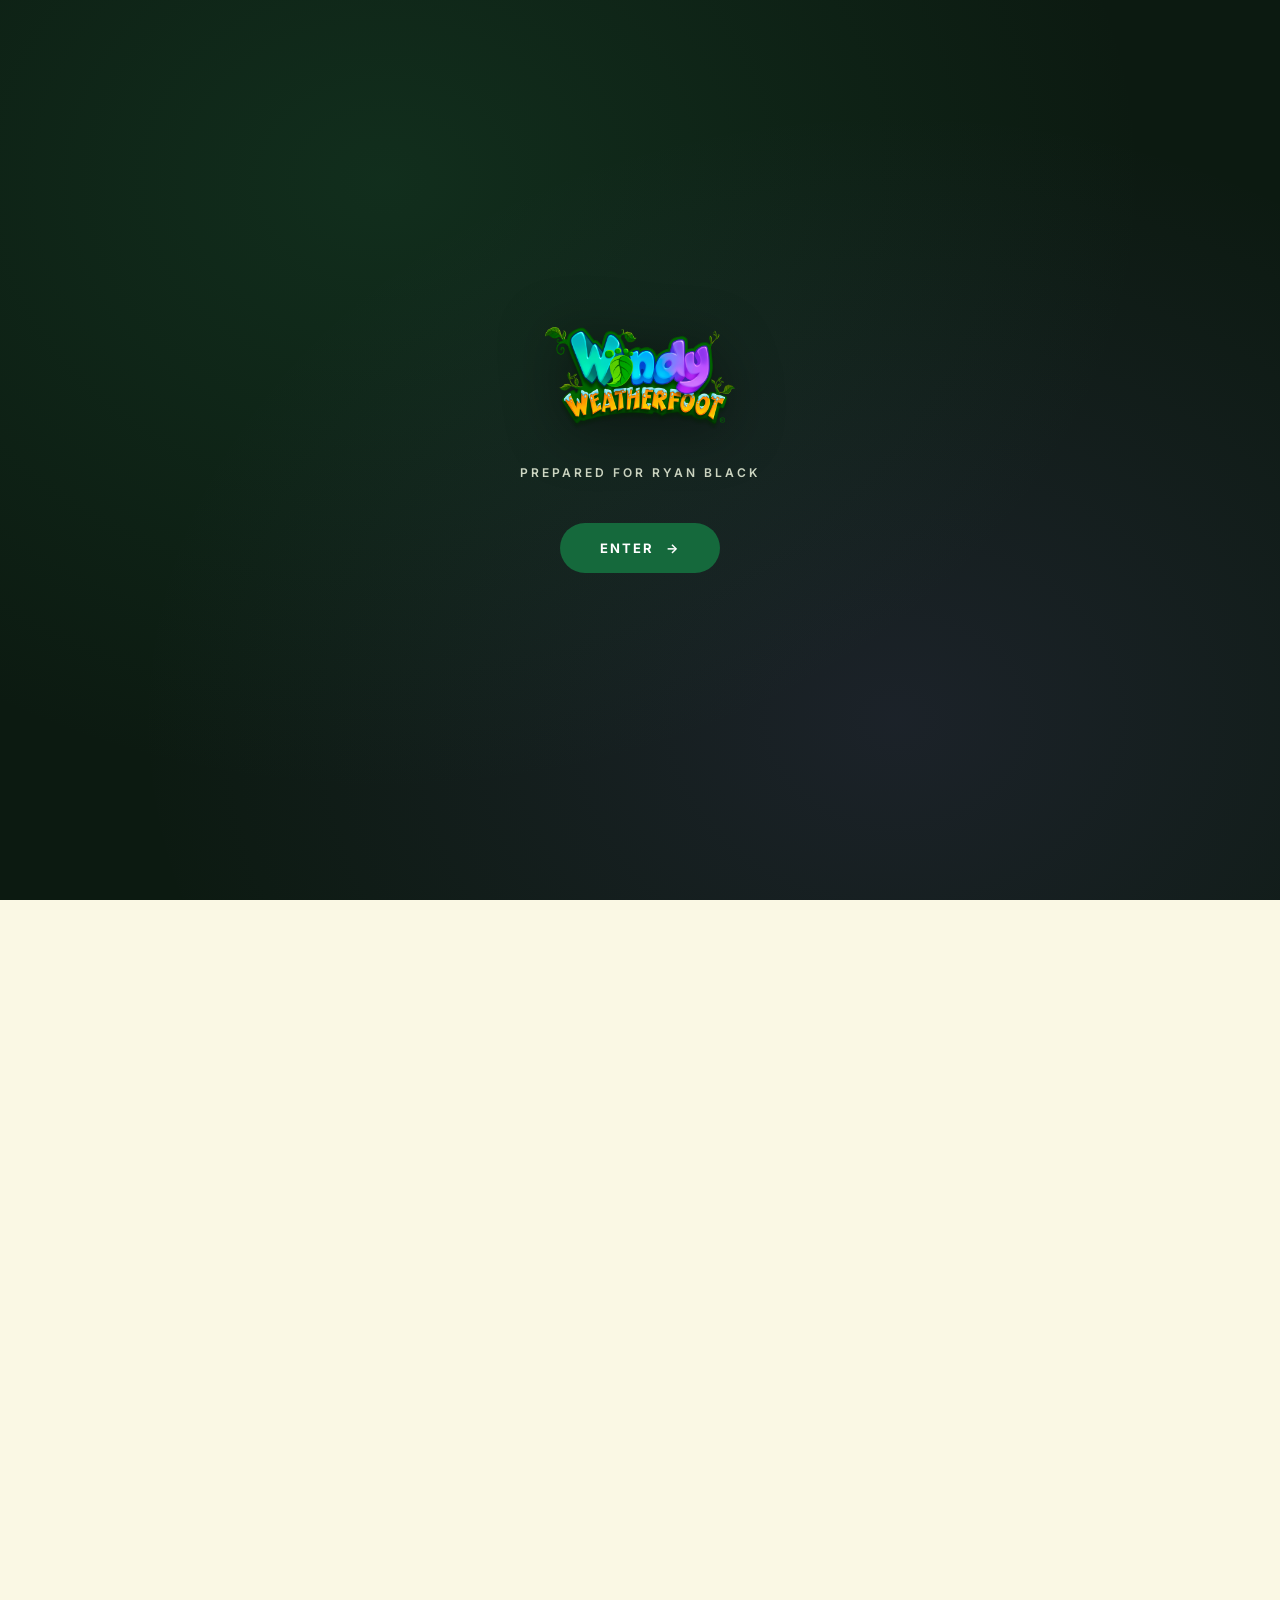
==== index.html @ e3240ab0 "50/50 payment split protects contractor (v=68) Jacob pushed back on "paid at end of four weeks" - co" ====
<!DOCTYPE html>
<html lang="en">
<head>
  <meta charset="UTF-8" />
  <meta name="viewport" content="width=device-width, initial-scale=1.0" />
  <meta name="robots" content="noindex, nofollow" />
  <title>Windy Weatherfoot, expanded</title>
  <meta property="og:type" content="website" />
  <meta property="og:url" content="https://jacogilliam-ai.github.io/windy-read/" />
  <meta property="og:title" content="Windy Weatherfoot, expanded" />
  <meta property="og:description" content="A franchise-expansion roadmap. Prepared for Ryan Black." />
  <meta property="og:image" content="https://jacogilliam-ai.github.io/windy-read/images/hero-cottage-moon.jpg" />
  <meta property="og:image:width" content="2322" />
  <meta property="og:image:height" content="1320" />
  <meta name="twitter:card" content="summary_large_image" />
  <meta name="twitter:title" content="Windy Weatherfoot, expanded" />
  <meta name="twitter:description" content="A franchise-expansion roadmap. Prepared for Ryan Black." />
  <meta name="twitter:image" content="https://jacogilliam-ai.github.io/windy-read/images/hero-cottage-moon.jpg" />
  <link rel="preconnect" href="https://fonts.googleapis.com" />
  <link rel="preconnect" href="https://fonts.gstatic.com" crossorigin />
  <link href="https://fonts.googleapis.com/css2?family=Fraunces:opsz,wght@9..144,400;9..144,500;9..144,600;9..144,700&family=Inter:wght@400;500;600;700&display=swap" rel="stylesheet" />
  <link rel="stylesheet" href="styles.css?v=68" />
</head>
<body>

  <!-- INTRO SPLASH -->
  <div id="gate" class="gate">
    <div class="gate-inner">
      <img src="images/logo.webp" alt="Windy Weatherfoot" class="gate-logo" />
      <p class="gate-eyebrow">Prepared for Ryan Black</p>
      <button id="gate-enter" class="gate-enter" type="button">Enter<span class="gate-enter-arrow" aria-hidden="true">→</span></button>
    </div>
  </div>

  <!-- MAIN CONTENT -->
  <main id="site" class="site hidden" aria-hidden="true">

    <!-- NAV -->
    <nav class="nav">
      <img src="images/logo.webp" alt="Windy Weatherfoot" class="nav-logo" />
      <div class="nav-links">
        <a href="#machine">The Machine</a>
        <a href="#plan">The Plan</a>
        <a href="#ask">The Ask</a>
      </div>
    </nav>

    <!-- HERO -->
    <section class="hero">
      <div class="hero-bg" style="background-image: url('images/hero-cottage-moon.jpg');"></div>
      <div class="hero-overlay"></div>
      <div class="hero-inner">
        <p class="hero-eyebrow">Prepared for Ryan Black</p>
        <h1 class="hero-title">Windy Weatherfoot,<br /><em>expanded.</em></h1>
        <p class="hero-sub">How the show becomes a franchise. How every piece feeds the next.</p>
        <div class="hero-cta">
          <a href="#plan" class="btn">See the plan</a>
        </div>
      </div>
    </section>

    <!-- TL;DR -->
    <section id="tldr" class="section section-cream">
      <div class="container container-narrow">
        <p class="eyebrow">In one look</p>
        <div class="tldr-grid">
          <div class="tldr-row">
            <p class="tldr-label">The work</p>
            <p class="tldr-value">Site fixes, email flows, blog rebuild, character pages, activity funnels.</p>
          </div>
          <div class="tldr-row">
            <p class="tldr-label">The scope</p>
            <p class="tldr-value">Three-month contract, invoiced monthly.</p>
          </div>
          <div class="tldr-row">
            <p class="tldr-label">The ask</p>
            <p class="tldr-value">Fifteen minutes on a call.</p>
          </div>
        </div>
      </div>
    </section>

    <!-- THE READ -->
    <section class="section section-forest">
      <div class="container container-narrow center-head">
        <p class="eyebrow eyebrow-light">The read</p>
        <h2 class="display-1 display-light">The reach is here. The revenue path isn't.</h2>
        <p class="body-lg body-light">58,800 YouTube subscribers. 5,000 on TikTok. Roblox launched. The audience showed up. Most of them watch and leave. There's no path from the view to the cart, no product that keeps a kid coming back, no engine that compounds what you've already built.</p>
        <p class="body-lg body-light">Social is doing the marketing right now, and it's working. What the four weeks build is what happens after: a real email list, a site that converts, funnels that turn a first-time visitor into a subscriber, then a subscriber into a buyer. Cold audience becomes warm pipeline. Sales grow after the pipeline exists, not before.</p>
        <p class="body-lg body-light">What follows is that path. Four weeks to prove the funnel, years to build the franchise, laid out as if I started tomorrow.</p>
      </div>
    </section>

    <!-- READ 01: THE CHARACTER READ -->
    <section class="section section-forest">
      <div class="split split-reverse">
        <figure class="split-media">
          <img src="images/windy-butterfly.jpg" alt="Windy" loading="lazy" />
        </figure>
        <div class="split-body">
          <p class="eyebrow eyebrow-light">The character read</p>
          <h2 class="display-1 display-light">She talks to camera. That's rare, and it's a channel.</h2>
          <p class="body-lg body-light">Most kids' IP characters live inside the story. Windy talks straight to the camera. Nothing else in kids' IP does that.</p>
          <p class="body-lg body-light">Kids trust her. Parents watch that trust form and start trusting her too. That's why she can carry a product drop, a welcome email, a Roblox reveal. She's the voice a parent is willing to hear from at checkout, in the inbox, on the subscription page. She's not a mascot. She's the trusted narrator, and the channel is already built into the show.</p>
          <p class="body-lg body-light">The footprint on her vest is already the mark. Put it on every tee, every box, and every unlock screen, and one character carries a whole wardrobe.</p>
        </div>
      </div>
    </section>

    <!-- READ 02: THE SITE READ -->
    <section class="section section-cream">
      <div class="container center-head">
        <p class="eyebrow">The site read</p>
        <h2 class="display-1">Three things I'd fix first.</h2>
        <p class="lead">Looked at windyweatherfoot.com from an outside perspective. Three things that would move numbers before anything on the plan below ever ships.</p>
      </div>

      <div class="audit-list">
        <article class="audit-item">
          <p class="audit-num">01</p>
          <div class="audit-body">
            <h3>Your Pledge CTA dead-ends.</h3>
            <p>The "Download the Pledge PDF" button on your homepage links to /collections/all. Not a PDF, not gated, not the pledge product page. It sits on your most trafficked page under an unmissable heading, and every visitor who clicks it lands on a generic product grid. One link fix, and the same button starts capturing emails instead of leaking them.</p>
          </div>
        </article>

        <article class="audit-item">
          <p class="audit-num">02</p>
          <div class="audit-body">
            <h3>Your character discovery is invisible to the internet.</h3>
            <p>Seven characters, one carousel URL, seven "Shop [Name]'s Items" buttons that reload the same page. Meanwhile all seven character collections already exist at their own URLs, they just aren't wired up. No character data for search engines either, so Google and AI answers have no anchor for "who is Windy Weatherfoot" queries. Wire the buttons, build a real page for each character, add character data for search. Biggest single search opportunity on the site sitting unclaimed.</p>
          </div>
        </article>

        <article class="audit-item">
          <p class="audit-num">03</p>
          <div class="audit-body">
            <h3>Your post-purchase experience isn't on-brand.</h3>
            <p>Every customer who buys your product gets kicked into the default Shopify Account and Orders pages. No Weatherfoot header, no logo, no colors, no styling. The word "Weatherfoot" appears once at the top and that's the extent of the branding. They just handed you money, and the first thing they see is a screen that could belong to any online store on the internet. Fixable through Shopify customer account extensions or theme customization.</p>
          </div>
        </article>
      </div>

      <div class="audit-live-test">
        <p class="audit-live-eyebrow"><em>And one thing I tested myself.</em></p>
        <h3 class="audit-live-title">Your email list captures. It just doesn't route anywhere.</h3>
        <p class="audit-live-body">I subscribed to your homepage list on July 10. Since then: zero welcome email, zero product tease, zero follow-up. The signups are landing in the default Shopify customer list, and no email platform (Klaviyo, Mailchimp, anything comparable) is connected on the back end. So there's no welcome sequence, no segmentation, no automation, and no way to speak to a subscriber differently from a buyer. Every warm lead you're paying to acquire is sitting in a plain contact list, cooling.</p>
      </div>

      <div class="audit-more">
        <a href="audit.html" class="btn-audit">Read the full audit<span class="btn-audit-arrow" aria-hidden="true">→</span></a>
        <p class="audit-more-caption">Forty findings across nine categories, page by page.</p>
      </div>
    </section>

    <!-- WHY NOW -->
    <section id="whynow" class="section section-forest">
      <div class="container container-narrow center-head">
        <p class="eyebrow eyebrow-light">Why now</p>
        <h2 class="display-1 display-light">The window is open.</h2>
        <p class="body-lg body-light">Kids' IP is going through a consolidation window. Bluey demonstrated the ceiling. Slumberkins and Little Passports proved the middle. The gap between them, character-driven and preservation-minded, is empty right now.</p>
        <p class="body-lg body-light">Windy Weatherfoot has the material for it. The next twelve months decide whether another IP fills the space first.</p>
      </div>
    </section>

    <!-- THE PRODUCTS -->
    <section class="section section-cream">
      <div class="container center-head">
        <p class="eyebrow">The products</p>
        <h2 class="display-1">Things kids collect, repeat, and unlock.</h2>
        <p class="lead">The lucky purple comb and the pledge box came from moments in the show. The instinct was right. Kids ask for what a character used. Plush, bag charms, the vest, and character apparel are the next of that kind.</p>
        <p class="body-lg" style="text-align: center; max-width: 62ch; margin: 20px auto 0; font-style: italic; color: var(--ink-muted);">This is the Year 1 to 3 vision, not the 30-day scope. The four-week starter is site plus email. Everything below is what gets built once the first four weeks have earned it.</p>
      </div>

      <!-- Lead feature: bag charms -->
      <div class="prod-feature">
        <figure class="prod-feature-media">
          <span class="prod-render-tag">Concept render</span>
          <img src="images/charms-backpack.jpg" alt="Chip, Carrot, and Chit Chat bag charms clipped to a backpack" loading="lazy" width="1288" height="1600" />
        </figure>
        <div class="prod-feature-body">
          <p class="prod-kicker">Collect</p>
          <h3>Blind-box bag charms</h3>
          <p>Clip-on characters that ride to school and back. A surprise in every pack, a full cast to chase, and the whole thing lives where kids show each other what they love: the backpack strap.</p>
          <p>Wave one ships as soft plush charms in Q2, same factory profile as the plush line. Wave two upgrades to vinyl blind-box figurines once volume justifies the tooling. The reason a kid asks for the next one.</p>
        </div>
      </div>

      <!-- Rendered product line -->
      <div class="prod-showcase">
        <figure class="prod-card">
          <div class="prod-card-media">
            <span class="prod-render-tag">Concept render</span>
            <img src="images/plush-duo.jpg" alt="Chip and Carrot plush toys" loading="lazy" width="1300" height="1632" />
          </div>
          <figcaption>
            <p class="prod-kicker">Collect</p>
            <h3>The plush line</h3>
            <p>Chip and Carrot first, then the whole cast. Full sizes, seasonal variants, and minis made for backpacks.</p>
          </figcaption>
        </figure>

        <figure class="prod-card">
          <div class="prod-card-media">
            <span class="prod-render-tag">Concept render</span>
            <img src="images/tee-chip.jpg" alt="Kids tee with a hand-drawn Chip and the footprint mark" loading="lazy" width="1288" height="1600" />
          </div>
          <figcaption>
            <p class="prod-kicker">Collect</p>
            <h3>Kids apparel</h3>
            <p>The footprint as a uniform, sized for real kids, with a small parent matching capsule made for photos.</p>
          </figcaption>
        </figure>

        <figure class="prod-card">
          <div class="prod-card-media">
            <span class="prod-render-tag">Concept render</span>
            <img src="images/book-cover.jpg" alt="Windy Weatherfoot board book cover" loading="lazy" width="1600" height="1600" />
          </div>
          <figcaption>
            <p class="prod-kicker">Collect</p>
            <h3>The book &amp; activity ladder</h3>
            <p>Coloring books, sticker books, sing-along picture books, board books, early readers. Coloring and activity books ship first in Year 1. Board books via licensed partner later in Year 1. Chapter books need a publisher deal in Year 2. Your existing Weatherfoot Pledge, Pack Song, and Butterfly Maze are the first PDFs onto a shelf.</p>
          </figcaption>
        </figure>
      </div>

      <!-- Public market comps -->
      <section class="market" aria-label="Public market pricing benchmarks">
        <p class="eyebrow">The market</p>
        <p class="market-lead">Public retail. What kids' companies already charge for these categories.</p>
        <div class="market-grid">
          <div class="market-stat">
            <p class="market-cat">Plush</p>
            <p class="market-range">$10 to $45</p>
            <p class="market-source">$10 blind-box minis, $25 to $45 character plush. Squishmallows and Slumberkins. Collector tier goes higher but isn't the volume driver.</p>
          </div>
          <div class="market-stat">
            <p class="market-cat">Monthly box</p>
            <p class="market-range">$22 to $40</p>
            <p class="market-source">KiwiCo and Little Passports sit here. Lovevery reaches higher for the premium learning tier.</p>
          </div>
          <div class="market-stat">
            <p class="market-cat">Kids apparel</p>
            <p class="market-range">$22 to $40</p>
            <p class="market-source">Character tees at $22 to $32. Hoodies and sets stretch the ceiling. Bluey and CoComelon retail comps.</p>
          </div>
          <div class="market-stat">
            <p class="market-cat">Books &amp; activities</p>
            <p class="market-range">$6 to $18</p>
            <p class="market-source">Coloring and sticker books at $6 to $12. Board books $8 to $15. Early readers $12 to $18. Scholastic and Penguin.</p>
          </div>
        </div>
        <p class="market-fine">Public retail prices, not internal figures.</p>
      </section>

      <!-- The Preservation Club mechanism -->
      <article class="prod-mechanism">
        <p class="prod-kicker">Repeat</p>
        <h3>The Preservation Club</h3>
        <div class="prod-mechanism-body">
          <div class="prod-mechanism-copy">
            <p>A monthly subscription that turns Generation Preservation™ from a brand promise into something kids actually do at home. Every founding member gets a footprint vest, Windy's style or Walker's, in their size. Every month brings a new mission tied to that month's episodes, and a patch to earn.</p>
            <p>The Club opens with a welcome kit: printables, digital access, first mission. Vests ship to founding members in month four, once sizing runs are through kids' apparel production.</p>
            <p>Windy earns hers in the show. Kids earn theirs at home. Real missions parents can guide: plant something, pick up trash on a walk, help a neighbor. Finish the mission, iron the badge on. Iron-on beats velcro for durability and sew-on for effort.</p>
            <p class="prod-mechanism-close">The show writes the storyline. The club runs the game.</p>
          </div>
          <div class="prod-mechanism-visual">
            <div class="vest-pair">
              <figure class="vest-card">
                <img src="images/vest-preservation-windy.jpg" alt="The Preservation Club vest in Windy's style: pink two-tone, patches sewn on" loading="lazy" width="1600" height="1600" />
                <figcaption>Windy's</figcaption>
              </figure>
              <figure class="vest-card">
                <img src="images/vest-preservation-walker.jpg" alt="The Preservation Club vest in Walker's style: navy and rust two-tone, patches sewn on" loading="lazy" width="1600" height="1600" />
                <figcaption>Walker's</figcaption>
              </figure>
            </div>
            <div class="patch-cluster">
              <img src="images/badge-plant.png" alt="Plant patch concept render" class="patch-img" loading="lazy" />
              <img src="images/badge-help.png" alt="Help patch concept render" class="patch-img" loading="lazy" />
              <img src="images/badge-clean.png" alt="Clean patch concept render" class="patch-img" loading="lazy" />
              <img src="images/badge-share.png" alt="Share patch concept render" class="patch-img" loading="lazy" />
            </div>
            <p class="patch-caption">A patch a month, tied to that month's episodes.</p>
          </div>
        </div>
      </article>

      <!-- Revenue architecture -->
      <section class="revenue-arch" aria-label="Revenue architecture summary">
        <p class="eyebrow">Revenue architecture</p>
        <p class="revenue-lead">Four revenue types. One IP.</p>
        <div class="revenue-grid">
          <div class="revenue-col">
            <p class="revenue-cat">Owned</p>
            <p class="revenue-subcat">You make it, you sell it.</p>
            <ul>
              <li>Plush line</li>
              <li>Kids apparel</li>
              <li>Books and activity</li>
              <li>Bag charms</li>
            </ul>
          </div>
          <div class="revenue-col">
            <p class="revenue-cat">Recurring</p>
            <p class="revenue-subcat">Locked-in monthly income.</p>
            <ul>
              <li>Preservation Club (monthly subscription)</li>
              <li>Roblox game pass (in-game monthly)</li>
              <li>Founders' Ring (annual exclusives tier)</li>
            </ul>
          </div>
          <div class="revenue-col">
            <p class="revenue-cat">Royalty</p>
            <p class="revenue-subcat">Someone else pays for the play.</p>
            <ul>
              <li>Roblox unlock economy</li>
              <li>Book royalties</li>
              <li>Brand licensing (bedding, backpacks, snacks, party)</li>
            </ul>
          </div>
          <div class="revenue-col">
            <p class="revenue-cat">Creator</p>
            <p class="revenue-subcat">Other people grow the brand for you.</p>
            <ul>
              <li>Anchor partners at Ryan's World scale</li>
              <li>Vetted mid-tier creators</li>
              <li>10 to 15 percent affiliate commission</li>
              <li>Cross-IP collabs (Year 2, long deal cycle)</li>
            </ul>
          </div>
        </div>
        <p class="revenue-close">The show is the anchor. Everything else is category expansion.</p>
      </section>

      <p class="prod-note">Concept renders, made to show the direction. Final products would go through proper design and prototyping.</p>
    </section>

    <!-- THE MACHINE (flywheel) -->
    <section id="machine" class="section section-cream">
      <div class="container center-head">
        <p class="eyebrow">The machine</p>
        <h2 class="display-1">Not six products. One machine.</h2>
        <p class="lead">You've built the biggest parts: the show, the game, the creators. Right now they run on their own. Connect them, add the products, and each one makes the next one bigger.</p>
      </div>

      <div class="flywheel" id="flywheel">
        <div class="fw-stage">
          <svg class="fw-orbit" viewBox="0 0 100 100" aria-hidden="true">
            <circle class="fw-orbit-track" cx="50" cy="50" r="42" />
            <circle class="fw-orbit-sweep" cx="50" cy="50" r="42" />
          </svg>

          <div class="fw-hub">
            <svg class="fw-hub-mark" viewBox="0 0 64 72" aria-hidden="true">
              <path d="M32 20c9 0 16 8 15 20-1 9-7 16-15 16s-14-7-15-16C16 28 23 20 32 20Z" />
              <circle cx="20" cy="12" r="5" />
              <circle cx="31" cy="8" r="5.5" />
              <circle cx="42" cy="11" r="5" />
              <circle cx="49" cy="19" r="4" />
            </svg>
            <p class="fw-hub-label">One mark,<br />every piece</p>
          </div>

          <div class="fw-node fw-pos-1">
            <span class="fw-step">01</span>
            <h3>Watch</h3>
            <p>The show and Windy's camera moments build real attachment.</p>
          </div>
          <div class="fw-node fw-pos-2">
            <span class="fw-step">02</span>
            <h3>Collect</h3>
            <p>Plush, charms, and the club turn love into things kids hold.</p>
          </div>
          <div class="fw-node fw-pos-3">
            <span class="fw-step">03</span>
            <h3>Play</h3>
            <p>Every product carries a Roblox unlock into daily play.</p>
          </div>
          <div class="fw-node fw-pos-4">
            <span class="fw-step">04</span>
            <h3>Share</h3>
            <p>Family creators unbox and wear it, pulling the next wave back.</p>
          </div>
        </div>

        <div class="fw-loop" aria-hidden="true">
          <span>Watch</span> → <span>Collect</span> → <span>Play</span> → <span>Share</span> ↻ <em>repeat</em>
        </div>

        <div class="fw-engine">
          <div class="fw-engine-mark">GPC</div>
          <div>
            <h3>The engine</h3>
            <p>The footprint ties every piece together, from her vest to the unlock screen. The Generation Preservation Club is the monthly subscription that keeps all four spinning between episodes.</p>
          </div>
        </div>
      </div>

      <div class="container container-narrow center-head">
        <p class="body-lg">Each turn, more kids arrive, the fandom runs deeper, and the creator roster grows. So the next turn reaches more kids for less. A store sells once. A machine compounds.</p>
      </div>
    </section>

    <!-- FIRST 30 DAYS -->
    <section id="plan" class="section section-forest">
      <div class="container center-head">
        <p class="eyebrow eyebrow-light">First 30 days</p>
        <h2 class="display-1 display-light">Four weeks of focused site and email work.</h2>
        <p class="lead body-light">Bluey's site works because BBC drops finished animation straight onto every page. Claynosaurz does the same from their 3D pipeline. The advantage is owning the animation, and both companies already do. You already own yours: episodes, character stills, the shots where Windy talks to the camera. Your Shopify isn't pulling from any of it yet.</p>
        <p class="body-lg body-light">Four weeks of work, one flat fee. I fix the biggest thing losing you revenue (no email flows firing today), fix the biggest thing losing you search traffic (character routing, structured data, meta rewrites), and give you a measurable before-and-after. Everything gets built on a staged Shopify draft first. Nothing goes live until your team signs off.</p>
        <p class="body-lg body-light" style="margin-top: 24px; font-size: 0.95em; color: rgba(250,248,228,0.85);"><strong style="color: var(--accent-gold);">$8,500 flat.</strong> $4,250 to start, $4,250 on delivery. Both invoices net 15. If the numbers moved, we talk about what comes next. If they didn't, you keep everything I built plus the written handoff docs, and we're done. Tap any week below for the detail.</p>
      </div>

      <div class="plan-grid">
        <article class="plan-month">
          <p class="plan-label">Week 1</p>
          <p class="plan-title">Get email working.</p>
          <div class="plan-details">
            <details class="plan-detail">
              <summary>Klaviyo installed, connected to Shopify, sending domain authenticated</summary>
              <p class="plan-detail-body">Klaviyo is what kids brands at your scale actually use for email. Right now your signups land in the default Shopify contact list, which is a contact list, not a marketing tool. DNS authentication lets you send from hello@windyweatherfoot.com instead of a generic Klaviyo sender. Parents trust the branded sender more, and Gmail treats it like a real business, not a bulk marketer.</p>
            </details>
            <details class="plan-detail">
              <summary>Baseline metrics captured before anything ships</summary>
              <p class="plan-detail-body">I snapshot site conversion, list size, blog-to-cart, and product page views. That's the "before" picture. Week 4 compares it to the "after" so we can prove the work moved the numbers.</p>
            </details>
            <details class="plan-detail">
              <summary>Homepage Pledge CTA rebuilt behind email capture</summary>
              <p class="plan-detail-body">Right now the button sends people to your all-products page. Nobody who clicks gets the PDF, nobody gets on your list. I rebuild it so the button opens a form, parent enters name + email, gets the PDF delivered, and joins the welcome sequence. Same button, but now it grows your list instead of leaking traffic.</p>
            </details>
            <details class="plan-detail">
              <summary>Six activity PDFs gated behind Klaviyo forms</summary>
              <p class="plan-detail-body">You have six free downloadable PDFs (Pledge, Pack Song, Bonjour, So Epic, Butterfly Maze, Word Search). Same file. But if we gate them behind an email form, every download becomes an email signup. Your list starts building the day this ships.</p>
            </details>
            <details class="plan-detail">
              <summary>Welcome flow drafted end-to-end, tested, staged for brand review</summary>
              <p class="plan-detail-body">Five emails: character intros, Pledge delivery, first activity kit, first-order incentive, next-invite. Written in the show's voice. Wired in Klaviyo. Tested with sample subscribers. Staged for your brand team to review and approve before any real signup receives them.</p>
            </details>
          </div>
        </article>
        <article class="plan-month">
          <p class="plan-label">Week 2</p>
          <p class="plan-title">Fix what's shipped broken.</p>
          <div class="plan-details">
            <details class="plan-detail">
              <summary>Character shop buttons wired to real collections</summary>
              <p class="plan-detail-body">Your seven "Shop [Name]'s Items" buttons all reload the same carousel page. The character collections exist at their own URLs already (/collections/windy, /collections/chip, /collections/walker, etc.). They just aren't wired up. Half-day fix, biggest quick win on the site.</p>
            </details>
            <details class="plan-detail">
              <summary>Seven per-character content pages built with FictionalCharacter schema</summary>
              <p class="plan-detail-body">Right now your seven characters share one carousel URL. When someone Googles "Windy Weatherfoot character" or asks ChatGPT "who is Windy Weatherfoot," neither has anything to show. I build a real page for each character (bio, personality, favorite episode, related products) with structured data underneath so Google and AI answer engines can finally point to them. Your biggest single search opportunity.</p>
            </details>
            <details class="plan-detail">
              <summary>Shipped-broken items fixed sitewide</summary>
              <p class="plan-detail-body">Terms of Service ships with visible [NOTE TO MERCHANT] placeholder. COPPA page misspelled and content-empty. Accessibility page shows placeholder phone +1 555.555.5555. Two conflicting corporate addresses. Two conflicting phone numbers. All fixed and consolidated in Week 2. These are the small things that cost trust with parents at scale.</p>
            </details>
            <details class="plan-detail">
              <summary>Product JSON-LD on all seven product pages</summary>
              <p class="plan-detail-body">Structured data is hidden code that tells Google exactly what each page is. Without it, Google is guessing. With it, your products become eligible for Google Shopping surfacing, price + review snippets in search, and AI answer citations. Invisible work that pays back in search traffic for months.</p>
            </details>
            <details class="plan-detail">
              <summary>All work staged on Shopify draft theme until brand approves</summary>
              <p class="plan-detail-body">Your current live site keeps running exactly as it is while I work. Nothing customers see changes until your brand team publishes each batch. Think of it as building a house next door to the one you're living in.</p>
            </details>
          </div>
        </article>
        <article class="plan-month">
          <p class="plan-label">Week 3</p>
          <p class="plan-title">Rewrite the SEO.</p>
          <div class="plan-details">
            <details class="plan-detail">
              <summary>Meta titles and descriptions rewritten across the site</summary>
              <p class="plan-detail-body">The title and description Google shows in search results are what people see and click on. Most of your pages have generic or missing metadata. I rewrite them to be specific, keyword-relevant, and click-worthy. Roughly 30 pages get touched.</p>
            </details>
            <details class="plan-detail">
              <summary>Article schema on all blog posts, VideoObject schema on Watch page</summary>
              <p class="plan-detail-body">Blog posts get BlogPosting schema so they qualify for Google's rich-snippet display. The Watch page gets VideoObject schema for each embedded episode, so Google understands the show has 4+ episodes and can index them individually instead of showing "Loading..." to crawlers.</p>
            </details>
            <details class="plan-detail">
              <summary>JSON-LD extended to category and collection pages</summary>
              <p class="plan-detail-body">Every collection page gets CollectionPage schema so Google understands what each URL groups. Category pages become searchable as their own entity, not just as parents of products.</p>
            </details>
            <details class="plan-detail">
              <summary>301 redirects mapped for any URLs that changed in Week 2</summary>
              <p class="plan-detail-body">When we build new character pages or restructure content in Week 2, some URLs shift. Without redirects, Google forgets the old URLs and rankings drop. With them, Google follows the trail and all your existing SEO carries forward to the new pages.</p>
            </details>
            <details class="plan-detail">
              <summary>Sitemap resubmitted to Google Search Console</summary>
              <p class="plan-detail-body">Once everything is live, Google needs to be told. I push a fresh sitemap through Search Console so all the new pages, schema, and metadata start getting indexed within days instead of weeks.</p>
            </details>
          </div>
        </article>
        <article class="plan-month">
          <p class="plan-label">Week 4</p>
          <p class="plan-title">Measure and hand off.</p>
          <div class="plan-details">
            <details class="plan-detail">
              <summary>Site conversion delta measured against Week 1 baseline</summary>
              <p class="plan-detail-body">The "before" and "after" get compared. How much has your conversion rate moved? Which pages improved? Which need more work? Delivered as a one-page report, not a slide deck.</p>
            </details>
            <details class="plan-detail">
              <summary>Email list growth and welcome flow performance measured</summary>
              <p class="plan-detail-body">How big is the list now versus Week 1? What's the download-to-signup conversion on gated PDFs? Welcome flow open rates, click rates, first-order conversion. Which entry points bring the highest-intent subscribers?</p>
            </details>
            <details class="plan-detail">
              <summary>Written handoff docs for your team</summary>
              <p class="plan-detail-body">At the end of the four weeks, your team should be able to keep everything running without me. Plain-English guides for the Shopify theme, the Klaviyo flows, and the blog publishing setup so whoever picks it up on your end can maintain what got built.</p>
            </details>
            <details class="plan-detail">
              <summary>Conversation about what comes next</summary>
              <p class="plan-detail-body">What worked, what didn't, what to build next. Options include: character page rebuilds with show clips, post-purchase account rebranding, twice-a-week blog posting with an illustrator, seasonal email flows, a reviews platform. All optional. All priced separately. You pick what happens next, or nothing happens next and you keep the fixes.</p>
            </details>
          </div>
        </article>
      </div>

      <div class="container center-head" style="margin-top: 100px;">
        <p class="eyebrow eyebrow-light">The first flow, in draft</p>
        <h3 class="display-1 display-light" style="font-size: clamp(28px, 4vw, 44px);">Email 1: Welcome home.</h3>
        <p class="body-lg body-light" style="max-width: 62ch; margin: 24px auto 0;">A rough draft of the first welcome email using your existing brand assets. Real design would go through your brand team. Shows the pattern: a warm welcome from Windy, delivery of the Pledge, and a tease for Email 2.</p>
      </div>

      <div class="email-preview">
        <img src="images/Welcome-Email-1.jpg" alt="Welcome email mockup: dark forest hero with 'Welcome home', script banner in cream, first-person letter from Windy, Pledge PDF card with download CTA, preview strip, footer" loading="lazy" width="800" height="3888" />
      </div>

      <div class="container center-head" style="margin-top: 100px;">
        <p class="eyebrow eyebrow-light">Beyond the four weeks</p>
        <h3 class="display-1 display-light" style="font-size: clamp(28px, 4vw, 44px);">Some other ideas I've been thinking about.</h3>
        <p class="body-lg body-light" style="max-width: 62ch; margin: 24px auto 0; font-style: italic; color: rgba(250,248,228,0.75);">Not a promise, not a scoped plan. Just where my head's been on what could come after the first four weeks earn it.</p>
      </div>

      <div class="plan-grid">
        <article class="plan-month">
          <p class="plan-label">Year 1 ideas</p>
          <p class="plan-title">Compound the launch.</p>
          <ul>
            <li>Vest ships to Preservation Club members (month four)</li>
            <li>Soft plush charms wave one (Q2)</li>
            <li>Coloring and activity books self-published (Q1 to Q2)</li>
            <li>Music playlists live on Spotify Kids</li>
            <li>Blog and email flywheels running regularly</li>
            <li>New character plush drops (Windy, Walker) in Q4</li>
          </ul>
        </article>
        <article class="plan-month">
          <p class="plan-label">Year 2 ideas</p>
          <p class="plan-title">Franchise mechanics.</p>
          <ul>
            <li>Board books via licensed publisher partner</li>
            <li>Vinyl blind-box charms wave two</li>
            <li>Founders' Ring annual tier opens</li>
            <li>First cross-IP collab lands (deal started year one)</li>
            <li>Kids' apparel line expanded from the vest</li>
            <li>Seasonal drop calendar synced to the show</li>
          </ul>
        </article>
        <article class="plan-month">
          <p class="plan-label">Year 3 ideas</p>
          <p class="plan-title">Scale and license.</p>
          <ul>
            <li>Chapter book series via major publisher</li>
            <li>Brand licensing deals close (bedding, backpacks, snacks)</li>
            <li>First retail shelf pilot (specialty and indie first)</li>
            <li>Live experience or event pilot</li>
            <li>International distribution deals</li>
            <li>IP category-leader position</li>
          </ul>
        </article>
      </div>

      <div class="container container-narrow center-head">
        <p class="body-lg body-light" style="margin-top: 56px;">The four weeks show whether the funnel side even works. Everything past that hangs on that answer. If it lands, the show becomes the anchor for a franchise that runs on all four revenue types at once. If it doesn't, we go our separate ways with no hard feelings.</p>
      </div>
    </section>

    <!-- HOW WE'D WORK TOGETHER (compressed) -->
    <section id="how" class="section section-cream">
      <div class="container center-head">
        <p class="eyebrow">How we'd work together</p>
        <h2 class="display-1">One partnership, one rhythm.</h2>
        <p class="lead">The four weeks run on the same weekly routine. Here's the setup and what makes it work.</p>
      </div>

      <div class="together-grid">
        <article class="together-col">
          <p class="together-kicker">The rhythm</p>
          <ul>
            <li>Everything built on an unpublished draft. Nothing goes live until brand review approves.</li>
            <li>Weekly 30-minute standing call.</li>
            <li>Brand review: 48 hours on short content, 3 to 5 days on longer pieces.</li>
            <li>Shared Slack channel for quick questions.</li>
            <li>I move on code and technical choices. You approve brand voice, copy, and design.</li>
            <li>Full handoff documentation at the end. No lock-in.</li>
          </ul>
        </article>
        <article class="together-col">
          <p class="together-kicker">What I'd need on Day 1</p>
          <ul>
            <li>Shopify staff invitation (scoped permissions).</li>
            <li>Klaviyo authorization or account creation, admin-level access.</li>
            <li>DNS access for sending domain (hello@windyweatherfoot.com).</li>
            <li>Google Search Console and GA4 access.</li>
            <li>Show asset library: character portraits, video clips, existing PDFs.</li>
            <li>Direct working line with your brand team.</li>
            <li>The next month of episode releases and content calendar.</li>
          </ul>
        </article>
        <article class="together-col">
          <p class="together-kicker">What could slow us down</p>
          <ul>
            <li>Brand review pace stacking up.</li>
            <li>Show asset access delays.</li>
            <li>Content calendar visibility.</li>
            <li>Approvals stacking up mid-project.</li>
          </ul>
          <p class="together-note">Weekly call catches all of it early.</p>
        </article>
      </div>
    </section>

    <!-- THE ASK -->
    <section id="ask" class="section section-cream section-final">
      <div class="container container-narrow">
        <p class="eyebrow">The ask</p>
        <h2 class="display-1">Let's actually talk this time.</h2>
        <p class="body-lg">Ryan, we were on that call last year with Ron Thorne and I never brought up Windy. I had ideas, but I didn't have the full scope of what I wanted to bring to life yet.</p>
        <p class="body-lg">Jen Thorne first told me about Windy Weatherfoot, and I've thought it was a cool project since. In the meantime I built <a href="https://aurean.shop" target="_blank" rel="noopener">Aurean</a>, a sterling silver brand I launched this quarter at aurean.shop. Ran it solo: manufacturing, fulfillment, marketing, site, support. It's early. The value isn't the scale, it's that I built every piece and I know exactly what runs and where it breaks.</p>

        <figure class="ask-proof">
          <img src="images/aurean-rings.jpg" alt="Aurean rings, a sterling silver brand built by Jacob Gilliam" loading="lazy" width="800" height="1200" />
          <figcaption>Aurean. Built solo, live this quarter.</figcaption>
        </figure>

        <p class="body-lg">That's the scope I was missing. So this time I sent you what I'd actually do.</p>
        <p class="body-lg">The way I'd want to start is small. Four weeks of contract work on the site fixes and email flows first. Real numbers you can measure. If it lands, we talk about what's next. If it doesn't, you keep the fixes and we go our separate ways. If any of this sounds right, I'd take fifteen minutes to walk through it.</p>

        <div class="ask-offer">
          <p class="ask-offer-eyebrow">The offer</p>
          <p class="ask-offer-price">$8,500 flat, four weeks.</p>
          <ul class="ask-offer-list">
            <li>$4,250 to start, $4,250 on delivery. Both invoices net 15.</li>
            <li>Full handoff documentation at the end. No lock-in.</li>
          </ul>
        </div>

        <div class="ask-close">
          <p class="ask-close-line">Text or call me back whenever. I'll make the time.</p>
          <p class="ask-contact">
            <a href="mailto:jacogilliam@gmail.com">jacogilliam@gmail.com</a>
            <span class="ask-contact-sep" aria-hidden="true">·</span>
            <a href="tel:+18123433262">(812) 343-3262</a>
          </p>
        </div>
      </div>
    </section>

    <!-- FOOTER -->
    <footer class="footer">
      <p>Prepared privately for Ryan Black.</p>
      <p>Windy Weatherfoot, expanded. By Jacob Gilliam. July 2026.</p>
      <p class="footer-fine">All show imagery is © Windy Weatherfoot, used here for private discussion only.</p>
    </footer>

  </main>

  <script src="main.js?v=68"></script>
</body>
</html>
---- styles.css ----
/* =========================================================
   Weatherfoot read.
   Cinematic long-scroll for a private audience of one.
   ========================================================= */

:root {
  /* Cream-first franchise palette (Claynosaurz DNA) */
  --cream: #faf8e4;
  --cream-2: #f3efd4;
  --bg-cream: #faf8e4;        /* legacy alias */
  --bg-cream-warm: #f3efd4;   /* legacy alias */
  --bg-forest: #133a24;
  --bg-forest-warm: #17442a;
  --bg-midnight: #0c1a11;
  --bg-midnight-warm: #102316;

  --green: #15693c;
  --green-deep: #0f4e2c;
  --green-bright: #2a8a52;

  --ink: #223020;
  --ink-muted: #5e6b58;
  --ink-cream: #faf8e4;
  --ink-cream-muted: #cfd8c4;

  --accent-purple: #8b5cd6;
  --accent-coral: #f28b8b;
  --accent-gold: #d4a24a;
  --accent-teal: #6bb6a6;

  --font-display: 'Fraunces', Georgia, 'Times New Roman', serif;
  --font-body: 'Inter', -apple-system, BlinkMacSystemFont, 'Segoe UI', sans-serif;

  --section-pad-y: clamp(80px, 12vw, 160px);
  --section-pad-x: clamp(24px, 5vw, 64px);

  --container-max: 1200px;
  --container-narrow: 720px;

  --radius-sm: 8px;
  --radius-md: 20px;
  --radius-lg: 32px;
  --radius-xl: 44px;
  --radius-pill: 999px;

  --ease: cubic-bezier(0.4, 0, 0.2, 1);
}

/* Reset & base */
*, *::before, *::after { box-sizing: border-box; }
html { -webkit-text-size-adjust: 100%; scroll-behavior: smooth; }
body {
  margin: 0;
  padding: 0;
  font-family: var(--font-body);
  font-size: 17px;
  line-height: 1.65;
  color: var(--ink);
  background: var(--bg-cream);
  -webkit-font-smoothing: antialiased;
  -moz-osx-font-smoothing: grayscale;
}
img { max-width: 100%; display: block; }
figure { margin: 0; }
button { font-family: inherit; }

/* =========================================================
   PASSWORD GATE
   ========================================================= */
.gate {
  position: fixed;
  inset: 0;
  z-index: 1000;
  display: flex;
  align-items: center;
  justify-content: center;
  background: var(--bg-midnight);
  background-image:
    radial-gradient(ellipse at 30% 20%, rgba(42, 138, 82, 0.18), transparent 60%),
    radial-gradient(ellipse at 70% 80%, rgba(139, 92, 214, 0.12), transparent 60%);
  padding: 40px 24px;
  transition: opacity 0.6s var(--ease);
}
.gate.hidden {
  opacity: 0;
  pointer-events: none;
}
.gate-inner {
  max-width: 480px;
  width: 100%;
  text-align: center;
}
.gate-logo {
  width: 190px;
  margin: 0 auto 32px;
  filter: drop-shadow(0 8px 30px rgba(0, 0, 0, 0.45));
}
.gate-eyebrow {
  font-size: 12px;
  font-weight: 600;
  letter-spacing: 3px;
  text-transform: uppercase;
  color: var(--ink-cream-muted);
  margin: 0 0 40px;
}
.gate-enter {
  display: inline-flex;
  align-items: center;
  gap: 12px;
  padding: 17px 40px;
  font-family: var(--font-body);
  font-size: 13px;
  font-weight: 700;
  letter-spacing: 2px;
  text-transform: uppercase;
  background: var(--green);
  color: #fff;
  border: none;
  border-radius: var(--radius-pill);
  cursor: pointer;
  transition: background 0.25s var(--ease), transform 0.25s var(--ease);
}
.gate-enter:hover { background: var(--green-bright); transform: translateY(-2px); }
.gate-enter-arrow {
  transition: transform 0.25s var(--ease);
}
.gate-enter:hover .gate-enter-arrow { transform: translateX(4px); }

/* =========================================================
   MAIN SITE
   ========================================================= */
.site { opacity: 1; }
.site.hidden {
  opacity: 0;
  pointer-events: none;
}
.site:not(.hidden) { animation: fadeIn 0.8s var(--ease) both; }

@keyframes fadeIn {
  from { opacity: 0; transform: translateY(8px); }
  to { opacity: 1; transform: translateY(0); }
}

/* NAV */
.nav {
  position: absolute;
  top: 0;
  left: 0;
  right: 0;
  z-index: 10;
  display: flex;
  justify-content: space-between;
  align-items: center;
  padding: 26px var(--section-pad-x);
}
.nav-logo {
  height: 46px;
  filter: drop-shadow(0 2px 14px rgba(0, 0, 0, 0.35));
}
.nav-links {
  display: flex;
  gap: 34px;
  align-items: center;
}
.nav-links a {
  color: #fff;
  text-decoration: none;
  font-weight: 600;
  font-size: 15px;
  letter-spacing: 0.2px;
  opacity: 0.92;
  text-shadow: 0 1px 14px rgba(0, 0, 0, 0.45);
  transition: opacity 0.2s var(--ease);
}
.nav-links a:hover { opacity: 1; }
.nav-tag {
  font-size: 11px;
  font-weight: 600;
  letter-spacing: 2.5px;
  text-transform: uppercase;
  color: rgba(255, 255, 255, 0.8);
  text-shadow: 0 1px 14px rgba(0, 0, 0, 0.45);
}

/* Pill button component */
.btn {
  display: inline-flex;
  align-items: center;
  justify-content: center;
  gap: 10px;
  min-height: 48px;
  padding: 15px 34px;
  font-family: var(--font-body);
  font-weight: 700;
  font-size: 13px;
  letter-spacing: 1.5px;
  text-transform: uppercase;
  background: var(--green);
  color: #fff;
  border: none;
  border-radius: var(--radius-pill);
  text-decoration: none;
  cursor: pointer;
  transition: background 0.2s var(--ease), transform 0.2s var(--ease);
}
.btn:hover { background: var(--green-deep); transform: translateY(-2px); }
.btn-ghost {
  background: transparent;
  color: #fff;
  box-shadow: inset 0 0 0 2px rgba(255, 255, 255, 0.85);
}
.btn-ghost:hover { background: rgba(255, 255, 255, 0.12); }

/* HERO */
.hero {
  position: relative;
  min-height: 100vh;
  background-size: cover;
  background-position: center;
  background-repeat: no-repeat;
  display: flex;
  flex-direction: column;
  align-items: center;
  justify-content: center;
  text-align: center;
  padding: 140px var(--section-pad-x) 150px;
  overflow: hidden;
}
.hero-bg {
  position: absolute;
  inset: 0;
  background-size: cover;
  background-position: center;
  background-repeat: no-repeat;
  /* Static hero. No Ken Burns. Subtle sharpen + color boost so the shot
     pops without amplifying source softness. */
  filter: contrast(1.06) saturate(1.1);
}
.hero-overlay {
  position: absolute;
  inset: 0;
  background: linear-gradient(
    to bottom,
    rgba(8, 18, 11, 0.42) 0%,
    rgba(8, 18, 11, 0.18) 42%,
    rgba(8, 18, 11, 0.55) 100%
  );
}
.hero-inner {
  position: relative;
  z-index: 2;
  max-width: 1000px;
  color: #fff;
}
.hero-eyebrow {
  font-size: 12px;
  font-weight: 700;
  letter-spacing: 3.5px;
  text-transform: uppercase;
  color: rgba(255, 255, 255, 0.85);
  margin: 0 0 22px;
  text-shadow: 0 1px 14px rgba(0, 0, 0, 0.4);
}
.hero-title {
  font-family: var(--font-display);
  font-weight: 700;
  font-size: clamp(50px, 8.5vw, 130px);
  line-height: 0.98;
  letter-spacing: -0.025em;
  margin: 0;
  text-shadow: 0 4px 46px rgba(0, 0, 0, 0.45);
}
.hero-title em { font-style: italic; }
.hero-sub {
  font-size: clamp(17px, 1.7vw, 21px);
  line-height: 1.55;
  max-width: 620px;
  color: rgba(255, 255, 255, 0.92);
  margin: 28px auto 0;
  text-shadow: 0 2px 20px rgba(0, 0, 0, 0.35);
}
.hero-cta {
  margin-top: 40px;
  display: flex;
  gap: 16px;
  justify-content: center;
  flex-wrap: wrap;
}
/* Scalloped cream divider at hero base */
.hero-wave {
  position: absolute;
  left: 0;
  right: 0;
  bottom: -1px;
  z-index: 3;
  width: 100%;
  line-height: 0;
}
.hero-wave svg {
  display: block;
  width: 100%;
  height: clamp(44px, 6vw, 92px);
}
.hero-wave path { fill: var(--cream); }

/* =========================================================
   SECTIONS
   ========================================================= */
.section {
  padding: var(--section-pad-y) var(--section-pad-x);
  position: relative;
}
.section-cream { background: var(--bg-cream); color: var(--ink); }
.section-forest { background: var(--bg-forest); color: var(--ink-cream); }
.section-midnight { background: var(--bg-midnight); color: var(--ink-cream); }
.section-final { padding-bottom: calc(var(--section-pad-y) * 0.6); }

.container {
  max-width: var(--container-max);
  margin: 0 auto;
}
.container-narrow {
  max-width: var(--container-narrow);
  margin: 0 auto;
}

/* Typography helpers */
.eyebrow {
  font-size: 12px;
  font-weight: 700;
  letter-spacing: 3px;
  text-transform: uppercase;
  color: var(--green);
  margin: 0 0 22px;
}
.eyebrow-light { color: var(--accent-teal); }

.display-1 {
  font-family: var(--font-display);
  font-weight: 700;
  color: var(--green);
  font-size: clamp(36px, 5.5vw, 72px);
  line-height: 1.03;
  letter-spacing: -0.025em;
  margin: 0 0 32px;
}
.display-1 em { font-style: italic; font-weight: 700; }
.display-light { color: var(--ink-cream); }
.display-muted { color: var(--ink-muted); font-size: clamp(28px, 4vw, 52px); margin-bottom: 48px; }

.body-lg {
  font-size: clamp(17px, 1.4vw, 20px);
  line-height: 1.65;
  margin: 0 0 24px;
  max-width: 62ch;
}
.body-lg:last-child { margin-bottom: 0; }
.body-light { color: rgba(244, 235, 216, 0.85); }
.body-light strong { color: var(--ink-cream); }
.body-lg strong { color: var(--ink); font-weight: 600; }
.body-lg a { color: var(--accent-gold); text-decoration: underline; text-decoration-thickness: 1px; text-underline-offset: 3px; }
.body-lg a:hover { color: var(--accent-gold-hover); }

/* =========================================================
   WORLD SECTION
   ========================================================= */
.world-grid {
  display: grid;
  grid-template-columns: 1fr 1fr;
  gap: 24px;
  max-width: 1400px;
  margin: 60px auto 80px;
  padding: 0 var(--section-pad-x);
}
.world-img {
  border-radius: var(--radius-md);
  overflow: hidden;
  aspect-ratio: 16 / 10;
}
.world-img-lg {
  grid-column: 1 / -1;
  aspect-ratio: 21 / 9;
}
.world-img img {
  width: 100%;
  height: 100%;
  object-fit: cover;
}

/* =========================================================
   CAST GRID
   ========================================================= */
.cast-grid {
  display: grid;
  grid-template-columns: repeat(3, 1fr);
  gap: 20px;
  max-width: 1400px;
  margin: 60px auto 0;
  padding: 0 var(--section-pad-x);
}
.cast-card {
  position: relative;
  overflow: hidden;
  border-radius: var(--radius-md);
  aspect-ratio: 4 / 5;
  background: var(--bg-cream-warm);
}
.cast-card-hero {
  grid-column: span 2;
  aspect-ratio: 8 / 5;
}
.cast-card img {
  width: 100%;
  height: 100%;
  object-fit: cover;
  transition: transform 0.8s var(--ease);
}
.cast-card:hover img { transform: scale(1.04); }

.cast-card figcaption {
  position: absolute;
  left: 0;
  right: 0;
  bottom: 0;
  padding: 40px 28px 28px;
  color: var(--ink-cream);
  background: linear-gradient(
    to top,
    rgba(15, 20, 32, 0.92) 0%,
    rgba(15, 20, 32, 0.6) 50%,
    rgba(15, 20, 32, 0) 100%
  );
}
.cast-name {
  font-family: var(--font-display);
  font-weight: 500;
  font-size: 28px;
  margin: 0 0 6px;
  line-height: 1.1;
}
.cast-trait {
  font-size: 14px;
  line-height: 1.5;
  margin: 0;
  color: rgba(244, 235, 216, 0.85);
}

/* =========================================================
   FIGURE FULL (edge-to-edge image reveal)
   ========================================================= */
.figure-full {
  margin: 60px calc(-1 * var(--section-pad-x)) 60px;
  overflow: hidden;
}
.figure-full img {
  width: 100%;
  height: auto;
  max-height: 80vh;
  object-fit: cover;
}
.figure-full-cream {
  margin-top: 60px;
  border-radius: var(--radius-md);
  overflow: hidden;
  max-width: 1400px;
  margin-left: auto;
  margin-right: auto;
}
.figure-full-cream img {
  width: 100%;
  height: auto;
  max-height: 70vh;
  object-fit: cover;
}
.figure-full-cream figcaption {
  text-align: center;
  padding: 20px 24px;
  font-family: var(--font-display);
  font-style: italic;
  font-size: 18px;
  color: var(--ink-muted);
}

/* =========================================================
   GAP SECTION
   ========================================================= */
.gap-grid {
  display: grid;
  grid-template-columns: 1fr 1fr;
  gap: 32px;
  max-width: 1200px;
  margin: 60px auto 60px;
  padding: 0 var(--section-pad-x);
}
.gap-item {
  border-radius: var(--radius-md);
  overflow: hidden;
  background: var(--bg-cream-warm);
}
.gap-item img {
  width: 100%;
  height: 400px;
  object-fit: cover;
  background: white;
}
.gap-item figcaption {
  padding: 28px 28px 32px;
}
.gap-label {
  font-size: 11px;
  font-weight: 600;
  letter-spacing: 3px;
  text-transform: uppercase;
  color: var(--ink-muted);
  margin: 0 0 12px;
}
.gap-desc {
  font-size: 16px;
  line-height: 1.6;
  margin: 0;
}

/* =========================================================
   MOVES / ROADMAP
   ========================================================= */
.moves {
  display: flex;
  flex-direction: column;
  max-width: 900px;
  margin: 60px auto 0;
}
.move {
  display: grid;
  grid-template-columns: 120px 1fr;
  gap: 40px;
  padding: 48px 0;
  border-bottom: 1px solid rgba(244, 235, 216, 0.12);
  align-items: baseline;
}
.move:last-child { border-bottom: none; }
.move-num {
  font-family: var(--font-display);
  font-weight: 400;
  font-size: 56px;
  color: var(--accent-gold);
  line-height: 1;
}
.move-title {
  font-family: var(--font-display);
  font-weight: 500;
  font-size: clamp(24px, 3vw, 32px);
  line-height: 1.15;
  color: var(--ink-cream);
  margin: 0 0 16px;
}
.move-desc {
  font-size: 17px;
  line-height: 1.65;
  color: rgba(244, 235, 216, 0.82);
  margin: 0;
  max-width: 60ch;
}

/* =========================================================
   HORIZON
   ========================================================= */
.horizon {
  display: grid;
  grid-template-columns: repeat(3, 1fr);
  gap: 40px;
  max-width: 1200px;
  margin: 60px auto 0;
}
.horizon-year {
  padding: 40px 32px;
  background: rgba(255, 255, 255, 0.04);
  border-radius: var(--radius-md);
  border: 1px solid rgba(244, 235, 216, 0.08);
}
.horizon-label {
  font-family: var(--font-display);
  font-style: italic;
  font-size: 24px;
  color: var(--accent-gold);
  margin: 0 0 16px;
  font-weight: 500;
}
.horizon-body {
  font-size: 15px;
  line-height: 1.6;
  color: rgba(244, 235, 216, 0.82);
  margin: 0;
}

/* =========================================================
   ASK
   ========================================================= */
.section-final .body-lg a {
  color: var(--ink);
  text-decoration: underline;
  text-decoration-thickness: 1px;
  text-underline-offset: 3px;
  font-weight: 600;
}
.ask-offer {
  margin: 40px 0 32px;
  padding: 32px;
  background: rgba(21, 105, 60, 0.08);
  border-left: 4px solid var(--green);
  border-radius: 6px;
}
.ask-offer-eyebrow {
  font-size: 11px;
  font-weight: 700;
  letter-spacing: 2.5px;
  text-transform: uppercase;
  color: var(--green);
  margin: 0 0 12px;
}
.ask-offer-price {
  font-family: var(--font-display);
  font-weight: 700;
  font-style: italic;
  font-size: clamp(28px, 4vw, 36px);
  line-height: 1.15;
  color: var(--ink);
  margin: 0 0 20px;
}
.ask-offer-list {
  list-style: none;
  padding: 0;
  margin: 0;
}
.ask-offer-list li {
  font-size: 15px;
  line-height: 1.55;
  color: var(--ink);
  padding: 6px 0 6px 22px;
  position: relative;
}
.ask-offer-list li::before {
  content: '';
  position: absolute;
  left: 0;
  top: 14px;
  width: 6px;
  height: 6px;
  border-radius: 50%;
  background: var(--green);
}
@media (max-width: 640px) {
  .ask-offer {
    padding: 24px;
    margin: 32px 0 28px;
  }
  .ask-offer-price {
    font-size: 24px;
  }
}
.ask-close {
  margin-top: 44px;
  padding-top: 32px;
  border-top: 1px solid rgba(21, 105, 60, 0.16);
}
.ask-close-line {
  font-family: var(--font-display);
  font-style: italic;
  font-size: clamp(22px, 3vw, 30px);
  line-height: 1.3;
  color: var(--green);
  margin: 0;
}
.ask-contact {
  margin: 20px 0 0;
  font-size: 16px;
  color: var(--ink-muted);
  display: flex;
  flex-wrap: wrap;
  gap: 8px 12px;
  align-items: baseline;
}
.ask-contact a {
  color: var(--ink);
  text-decoration: underline;
  text-decoration-thickness: 1px;
  text-underline-offset: 3px;
  font-weight: 500;
}
.ask-contact a:hover {
  color: var(--green);
}
.ask-contact-sep {
  color: var(--ink-muted);
  opacity: 0.5;
}
@media (max-width: 480px) {
  .ask-contact-sep { display: none; }
  .ask-contact { flex-direction: column; gap: 6px; }
}
.ask-proof {
  margin: 40px 0;
  max-width: 340px;
}
.ask-proof img {
  display: block;
  width: 100%;
  height: auto;
  border-radius: var(--radius-md);
  box-shadow: 0 24px 60px rgba(21, 60, 36, 0.18);
}
.ask-proof figcaption {
  margin-top: 14px;
  font-size: 14px;
  font-style: italic;
  color: var(--ink-muted);
}

/* =========================================================
   FOOTER
   ========================================================= */
.footer {
  background: var(--bg-midnight);
  color: var(--ink-cream-muted);
  padding: 60px var(--section-pad-x);
  text-align: center;
  font-size: 13px;
  line-height: 1.7;
}
.footer p { margin: 0 0 6px; }
.footer-fine {
  margin-top: 24px !important;
  opacity: 0.5;
  font-size: 11px;
}

/* =========================================================
   REBUILD MODULES (Claynosaurz language)
   ========================================================= */
.section-cream-2 { background: var(--cream-2); color: var(--ink); }

.center-head { text-align: center; max-width: 900px; margin: 0 auto; }
.center-head .body-lg,
.center-head .lead { margin-left: auto; margin-right: auto; }

.lead {
  font-size: clamp(18px, 1.8vw, 22px);
  line-height: 1.55;
  color: var(--ink-muted);
  max-width: 60ch;
  margin: 0 auto;
}
.section-forest .lead,
.section-midnight .lead { color: var(--ink-cream-muted); }
.lead + .body-lg { margin-top: 28px; }

/* Split block: rounded image + short copy */
.split {
  max-width: 1200px;
  margin: 0 auto;
  display: grid;
  grid-template-columns: 1.05fr 1fr;
  gap: clamp(32px, 5vw, 72px);
  align-items: center;
}
.split-reverse .split-media { order: 2; }
.split-media {
  border-radius: var(--radius-xl);
  overflow: hidden;
  aspect-ratio: 5 / 4;
  box-shadow: 0 30px 60px rgba(0, 0, 0, 0.14);
}
.split-media img { width: 100%; height: 100%; object-fit: cover; }
/* Wider aspect for group shots that need more horizontal room */
.split-media--wide { aspect-ratio: 3 / 2; }
.split-body .display-1 { margin-bottom: 24px; }
.split-body .body-lg { max-width: 52ch; }

/* Flywheel */
.flywheel { max-width: 1100px; margin: 56px auto 56px; }

/* Radial flywheel stage */
.fw-stage {
  position: relative;
  width: min(600px, 92vw);
  aspect-ratio: 1 / 1;
  margin: 120px auto 116px;
}
.fw-orbit {
  position: absolute;
  inset: 0;
  width: 100%;
  height: 100%;
  overflow: visible;
  animation: fw-spin 22s linear infinite;
  transform-origin: 50% 50%;
}
.fw-orbit-track {
  fill: none;
  stroke: rgba(21, 105, 60, 0.16);
  stroke-width: 0.5;
  stroke-dasharray: 1.4 2.4;
  stroke-linecap: round;
}
.fw-orbit-sweep {
  fill: none;
  stroke: var(--green-bright);
  stroke-width: 0.9;
  stroke-linecap: round;
  stroke-dasharray: 26 238;
  filter: drop-shadow(0 0 3px rgba(42, 138, 82, 0.5));
}
@keyframes fw-spin {
  from { transform: rotate(0deg); }
  to { transform: rotate(360deg); }
}

.fw-hub {
  position: absolute;
  left: 50%;
  top: 50%;
  transform: translate(-50%, -50%);
  width: 34%;
  aspect-ratio: 1 / 1;
  border-radius: 50%;
  background: radial-gradient(circle at 50% 38%, #ffffff, #fbf7e6);
  border: 1px solid rgba(21, 105, 60, 0.16);
  box-shadow: 0 12px 34px rgba(21, 60, 36, 0.12);
  display: flex;
  flex-direction: column;
  align-items: center;
  justify-content: center;
  text-align: center;
  padding: 8px;
}
.fw-hub-mark {
  width: 34%;
  max-width: 52px;
  height: auto;
  fill: var(--green);
  margin-bottom: 8px;
}
.fw-hub-label {
  font-family: var(--font-display);
  font-weight: 600;
  font-size: clamp(12px, 1.5vw, 15px);
  line-height: 1.2;
  color: var(--green);
  margin: 0;
}

.fw-node {
  position: absolute;
  width: 40%;
  max-width: 232px;
  border-radius: var(--radius-md);
  padding: 18px 20px 20px;
  background: #fffdf3;
  color: var(--ink);
  border: 1px solid rgba(21, 105, 60, 0.14);
  box-shadow: 0 10px 26px rgba(21, 60, 36, 0.08);
}
.fw-pos-1 { left: 50%; top: 0; transform: translate(-50%, -50%); }
.fw-pos-2 { left: 100%; top: 50%; transform: translate(-50%, -50%); }
.fw-pos-3 { left: 50%; top: 100%; transform: translate(-50%, -50%); }
.fw-pos-4 { left: 0; top: 50%; transform: translate(-50%, -50%); }
.fw-step {
  font-family: var(--font-display);
  font-weight: 700;
  font-size: 15px;
  color: var(--accent-gold);
  display: block;
  margin-bottom: 6px;
}
.fw-node h3 {
  font-family: var(--font-display);
  font-weight: 700;
  font-size: clamp(22px, 2.6vw, 28px);
  margin: 0 0 6px;
  line-height: 1;
  color: var(--green);
}
.fw-node p { font-size: 13.5px; line-height: 1.45; margin: 0; color: var(--ink-muted); }

.fw-loop {
  margin: 26px auto;
  display: flex;
  flex-wrap: wrap;
  align-items: center;
  justify-content: center;
  gap: 12px;
  font-family: var(--font-display);
  font-weight: 700;
  font-size: clamp(18px, 2.3vw, 30px);
  color: var(--green);
  text-align: center;
}
.fw-loop span { display: inline-block; }
.fw-loop em { font-style: italic; color: var(--green-bright); }

.fw-engine {
  display: flex;
  gap: 24px;
  align-items: center;
  background: var(--green);
  color: #fff;
  border-radius: var(--radius-lg);
  padding: 32px 36px;
  max-width: 900px;
  margin: 0 auto;
}
.fw-engine h3 { font-family: var(--font-display); font-weight: 700; font-size: 24px; margin: 0 0 8px; }
.fw-engine p { margin: 0; font-size: 16px; line-height: 1.55; color: rgba(255, 255, 255, 0.92); }
.fw-engine-mark {
  flex: 0 0 auto;
  width: 66px;
  height: 66px;
  border-radius: 50%;
  background: rgba(255, 255, 255, 0.16);
  display: grid;
  place-items: center;
  font-family: var(--font-display);
  font-weight: 700;
  font-size: 20px;
  letter-spacing: 1px;
}

/* Products */
.prod-grid {
  max-width: 1200px;
  margin: 56px auto 0;
  display: grid;
  grid-template-columns: repeat(3, 1fr);
  gap: 20px;
}
.prod-tile {
  border-radius: var(--radius-lg);
  padding: 30px 30px;
  background: #fffdf3;
  color: var(--ink);
  border: 1px solid rgba(21, 105, 60, 0.14);
  min-height: 200px;
  display: flex;
  flex-direction: column;
}
.prod-tile h3 { font-family: var(--font-display); font-weight: 700; font-size: 26px; margin: 0 0 12px; line-height: 1.08; color: var(--green); }
.prod-tile p { font-size: 15px; line-height: 1.55; margin: 0 0 auto; color: var(--ink-muted); }
.prod-tag {
  align-self: flex-start;
  margin-top: 22px;
  font-size: 11px;
  font-weight: 700;
  letter-spacing: 1.5px;
  text-transform: uppercase;
  padding: 7px 15px;
  border-radius: var(--radius-pill);
  background: rgba(21, 105, 60, 0.1);
  color: var(--green);
}
.prod-note {
  max-width: 1200px;
  margin: 40px auto 0;
  font-size: 13px;
  color: var(--ink-muted);
  font-style: italic;
  text-align: center;
}

/* Product kicker (the job label) */
.prod-kicker {
  font-size: 11px;
  font-weight: 700;
  letter-spacing: 2.5px;
  text-transform: uppercase;
  color: var(--green);
  margin: 0 0 14px;
}

/* "Concept render" pill on every mockup image */
.prod-render-tag {
  position: absolute;
  top: 14px;
  left: 14px;
  z-index: 2;
  font-size: 10px;
  font-weight: 700;
  letter-spacing: 1.5px;
  text-transform: uppercase;
  padding: 6px 12px;
  border-radius: var(--radius-pill);
  background: rgba(12, 26, 17, 0.6);
  color: #fff;
  -webkit-backdrop-filter: blur(4px);
  backdrop-filter: blur(4px);
}

/* Lead feature: bag charms */
.prod-feature {
  max-width: 1120px;
  margin: 64px auto 12px;
  display: grid;
  grid-template-columns: 0.82fr 1fr;
  gap: clamp(32px, 5vw, 68px);
  align-items: center;
}
.prod-feature-media {
  position: relative;
  border-radius: var(--radius-xl);
  overflow: hidden;
  aspect-ratio: 4 / 5;
  box-shadow: 0 30px 60px rgba(0, 0, 0, 0.16);
}
.prod-feature-media img { width: 100%; height: 100%; object-fit: cover; }
.prod-feature-body h3 {
  font-family: var(--font-display);
  font-weight: 700;
  font-size: clamp(30px, 3.6vw, 44px);
  line-height: 1.05;
  color: var(--green);
  margin: 0 0 20px;
}
.prod-feature-body p {
  font-size: clamp(16px, 1.3vw, 19px);
  line-height: 1.6;
  color: var(--ink);
  margin: 0 0 18px;
  max-width: 46ch;
}
.prod-feature-body p:last-child { margin-bottom: 0; color: var(--ink-muted); }

/* Rendered product cards */
.prod-showcase {
  max-width: 1200px;
  margin: 40px auto 0;
  display: grid;
  grid-template-columns: repeat(3, 1fr);
  gap: 24px;
}
.prod-card {
  background: var(--cream);
  border-radius: var(--radius-lg);
  overflow: hidden;
  box-shadow: 0 20px 44px rgba(0, 0, 0, 0.09);
  display: flex;
  flex-direction: column;
}
.prod-card-media {
  position: relative;
  aspect-ratio: 4 / 5;
  overflow: hidden;
  background: #fff;
}
.prod-card-media img {
  width: 100%;
  height: 100%;
  object-fit: cover;
  transition: transform 0.8s var(--ease);
}
.prod-card:hover .prod-card-media img { transform: scale(1.04); }
.prod-card figcaption { padding: 24px 26px 28px; }
.prod-card h3 {
  font-family: var(--font-display);
  font-weight: 700;
  font-size: 25px;
  line-height: 1.1;
  color: var(--green);
  margin: 0 0 10px;
}
.prod-card p { font-size: 15px; line-height: 1.55; color: var(--ink-muted); margin: 0; }

/* Acknowledgment paragraph in Products intro */
.prod-ack {
  max-width: 620px;
  margin: 22px auto 0;
  font-family: var(--font-body);
  font-size: clamp(15px, 1.15vw, 17px);
  line-height: 1.6;
  font-style: italic;
  color: var(--ink-muted);
}

/* The Preservation Club: full-width mechanism feature */
.prod-mechanism {
  max-width: 1120px;
  margin: 72px auto 0;
  padding: clamp(36px, 4.5vw, 60px);
  background: var(--cream);
  border-radius: var(--radius-lg);
  box-shadow: 0 22px 48px rgba(0, 0, 0, 0.08);
}
.prod-mechanism > .prod-kicker { margin-bottom: 10px; }
.prod-mechanism > h3 {
  font-family: var(--font-display);
  font-weight: 700;
  font-size: clamp(28px, 3.4vw, 44px);
  line-height: 1.05;
  color: var(--green);
  margin: 0 0 34px;
}
.prod-mechanism-body {
  display: grid;
  grid-template-columns: 1.15fr 1fr;
  gap: clamp(32px, 5vw, 60px);
  align-items: start;
}
.prod-mechanism-copy p {
  font-size: clamp(16px, 1.25vw, 19px);
  line-height: 1.6;
  color: var(--ink);
  margin: 0 0 18px;
  max-width: 46ch;
}
.prod-mechanism-copy p:last-child { margin-bottom: 0; }
.prod-mechanism-close {
  font-family: var(--font-display);
  font-style: italic;
  color: var(--green) !important;
  font-size: clamp(18px, 1.5vw, 22px) !important;
}
.prod-mechanism-visual {
  display: flex;
  flex-direction: column;
  align-items: center;
  gap: 18px;
}

/* Patch cluster (Preservation Club visual) */
.patch-cluster {
  display: grid;
  grid-template-columns: repeat(2, auto);
  gap: 26px 34px;
  place-items: center;
  padding: 12px 0;
}
.patch {
  display: flex;
  align-items: center;
  justify-content: center;
  width: clamp(92px, 11vw, 116px);
  aspect-ratio: 1 / 1;
  border-radius: 50%;
  background: radial-gradient(circle at 32% 30%, #ebc379, #b88632 72%);
  color: #fffdf3;
  font-family: var(--font-display);
  font-weight: 700;
  font-size: clamp(14px, 1.05vw, 16px);
  letter-spacing: 1px;
  text-transform: uppercase;
  border: 4px solid var(--cream);
  box-shadow: 0 8px 20px rgba(0, 0, 0, 0.16), inset 0 0 0 2px rgba(255, 255, 255, 0.32);
  text-shadow: 0 1px 2px rgba(0, 0, 0, 0.25);
}
.patch:nth-child(1) { transform: rotate(-4deg); }
.patch:nth-child(2) { transform: rotate(5deg); }
.patch:nth-child(3) { transform: rotate(-7deg); }
.patch:nth-child(4) { transform: rotate(3deg); }

/* Real badge renders (photographed embroidered patches). PNG w/ alpha, so
   drop-shadow follows the badge silhouette instead of the bounding box. */
.patch-img {
  width: clamp(150px, 17vw, 210px);
  aspect-ratio: 1 / 1;
  object-fit: contain;
  filter: drop-shadow(0 14px 22px rgba(0, 0, 0, 0.26)) drop-shadow(0 2px 4px rgba(0, 0, 0, 0.14));
  transition: transform 0.5s var(--ease), filter 0.5s var(--ease);
  will-change: transform;
}
/* Subtle rotation only. Aligned grid, no vertical scatter. Reads as a
   curated set, not tossed-on-table. */
.patch-cluster .patch-img:nth-child(1) { transform: rotate(-3deg); }
.patch-cluster .patch-img:nth-child(2) { transform: rotate(2deg); }
.patch-cluster .patch-img:nth-child(3) { transform: rotate(-2deg); }
.patch-cluster .patch-img:nth-child(4) { transform: rotate(3deg); }
/* Hover lifts the patch off the page, straightens rotation, deepens shadow */
.patch-cluster .patch-img:hover {
  transform: rotate(0deg) scale(1.08) translateY(-12px);
  filter: drop-shadow(0 24px 34px rgba(0, 0, 0, 0.32)) drop-shadow(0 4px 8px rgba(0, 0, 0, 0.2));
  z-index: 2;
}
.patch-caption {
  font-family: var(--font-body);
  font-style: italic;
  font-size: 13px;
  color: var(--ink-muted);
  text-align: center;
  margin: 4px 0 0;
  max-width: 28ch;
}

/* Vest pair (Preservation Club hero visual) */
.vest-pair {
  display: grid;
  grid-template-columns: 1fr 1fr;
  gap: 20px;
  width: 100%;
  max-width: 560px;
  margin: 0 0 12px;
}
.vest-card {
  position: relative;
  margin: 0;
  border-radius: 20px;
  overflow: hidden;
  background: var(--cream);
  box-shadow: 0 12px 28px rgba(0, 0, 0, 0.12), 0 2px 6px rgba(0, 0, 0, 0.06);
  transition: transform 0.4s var(--ease), box-shadow 0.4s var(--ease);
}
.vest-card:hover {
  transform: translateY(-4px);
  box-shadow: 0 20px 40px rgba(0, 0, 0, 0.18), 0 4px 10px rgba(0, 0, 0, 0.08);
}
.vest-card img {
  display: block;
  width: 100%;
  height: auto;
  aspect-ratio: 1 / 1;
  object-fit: cover;
}
.vest-card figcaption {
  font-family: var(--font-display);
  font-weight: 600;
  font-size: 15px;
  color: var(--ink);
  text-align: center;
  padding: 10px 12px 14px;
}

@media (max-width: 600px) {
  .vest-pair {
    max-width: 400px;
    gap: 14px;
  }
  .vest-card figcaption { font-size: 13px; padding: 8px 10px 12px; }
}

/* =========================================================
   AGE TIERS (three demographic doors)
   ========================================================= */
.age-grid {
  display: grid;
  grid-template-columns: 1fr 1.15fr 1fr;
  gap: 24px;
  max-width: 1200px;
  margin: 56px auto 40px;
}
.age-tier {
  background: var(--cream);
  border-radius: var(--radius-lg);
  padding: 36px 32px;
  border: 1px solid rgba(21, 105, 60, 0.1);
  box-shadow: 0 12px 30px rgba(0, 0, 0, 0.06);
}
.age-tier-hero {
  background: var(--green);
  color: #fff;
  border-color: transparent;
  box-shadow: 0 22px 44px rgba(15, 78, 44, 0.28);
  transform: translateY(-8px);
}
.age-label {
  font-size: 11px;
  font-weight: 700;
  letter-spacing: 2.5px;
  text-transform: uppercase;
  color: var(--green);
  margin: 0 0 12px;
}
.age-tier-hero .age-label { color: var(--accent-gold); }
.age-title {
  font-family: var(--font-display);
  font-weight: 600;
  font-size: 28px;
  line-height: 1.1;
  color: var(--ink);
  margin: 0 0 20px;
}
.age-tier-hero .age-title { color: #fff; }
.age-tier ul {
  list-style: none;
  padding: 0;
  margin: 0;
}
.age-tier li {
  font-size: 15px;
  line-height: 1.55;
  color: var(--ink);
  padding: 10px 0;
  border-top: 1px solid rgba(21, 105, 60, 0.12);
}
.age-tier li:first-child { border-top: none; padding-top: 0; }
.age-tier-hero li { color: rgba(255, 255, 255, 0.92); border-top-color: rgba(255, 255, 255, 0.14); }

/* =========================================================
   WEBSITE AUDIT (numbered fixes on cream)
   ========================================================= */
.audit-list {
  max-width: 900px;
  margin: 56px auto 0;
  display: flex;
  flex-direction: column;
  gap: 4px;
}
.audit-item {
  display: grid;
  grid-template-columns: 96px 1fr;
  gap: 32px;
  padding: 36px 0;
  border-bottom: 1px solid rgba(21, 105, 60, 0.16);
  align-items: baseline;
}
.audit-item:last-child { border-bottom: none; }
.audit-num {
  font-family: var(--font-display);
  font-weight: 400;
  font-size: 48px;
  color: var(--green);
  line-height: 1;
  margin: 0;
}
.audit-body h3 {
  font-family: var(--font-display);
  font-weight: 600;
  font-size: clamp(22px, 2.4vw, 28px);
  line-height: 1.2;
  color: var(--ink);
  margin: 0 0 12px;
}
.audit-body p {
  font-size: 17px;
  line-height: 1.65;
  color: var(--ink);
  margin: 0;
  max-width: 60ch;
}

.audit-live-test {
  max-width: 720px;
  margin: 48px auto 0;
  padding: 28px 32px;
  background: rgba(21, 105, 60, 0.06);
  border-left: 3px solid var(--green);
  border-radius: 4px;
}
.audit-live-eyebrow {
  font-size: 14px;
  letter-spacing: 0.14em;
  text-transform: uppercase;
  color: var(--ink-muted);
  margin: 0 0 12px;
}
.audit-live-title {
  font-family: var(--font-display);
  font-weight: 600;
  font-size: clamp(20px, 2.2vw, 26px);
  line-height: 1.2;
  color: var(--ink);
  margin: 0 0 12px;
}
.audit-live-body {
  font-size: 16px;
  line-height: 1.65;
  color: var(--ink);
  margin: 0;
}

.audit-more {
  max-width: 720px;
  margin: 48px auto 0;
  text-align: center;
}
.btn-audit {
  display: inline-flex;
  align-items: center;
  gap: 12px;
  min-height: 48px;
  padding: 15px 34px;
  font-family: var(--font-body);
  font-weight: 700;
  font-size: 13px;
  letter-spacing: 1.5px;
  text-transform: uppercase;
  background: transparent;
  color: var(--green);
  box-shadow: inset 0 0 0 2px var(--green);
  border-radius: var(--radius-pill);
  text-decoration: none;
  cursor: pointer;
  transition: background 0.2s var(--ease), color 0.2s var(--ease), transform 0.2s var(--ease);
}
.btn-audit:hover {
  background: var(--green);
  color: #fff;
  transform: translateY(-2px);
}
.btn-audit-arrow {
  font-size: 16px;
  line-height: 1;
  transition: transform 0.2s var(--ease);
}
.btn-audit:hover .btn-audit-arrow { transform: translateX(4px); }
.audit-more-caption {
  margin: 18px 0 0;
  font-size: 14px;
  color: var(--ink-muted);
}

/* =========================================================
   30-DAY SPRINT (four weekly cards on forest)
   ========================================================= */
.plan-grid {
  display: grid;
  grid-template-columns: repeat(4, 1fr);
  gap: 20px;
  max-width: 1240px;
  margin: 56px auto 0;
  padding: 0 24px;
}
@media (max-width: 1100px) {
  .plan-grid { grid-template-columns: repeat(2, 1fr); gap: 24px; max-width: 800px; }
}
.plan-month {
  background: rgba(255, 255, 255, 0.05);
  border-radius: var(--radius-md);
  border: 1px solid rgba(244, 235, 216, 0.1);
  padding: 36px 32px;
}
.plan-label {
  font-size: 11px;
  font-weight: 700;
  letter-spacing: 2.5px;
  text-transform: uppercase;
  color: var(--accent-gold);
  margin: 0 0 10px;
}
.plan-title {
  font-family: var(--font-display);
  font-weight: 600;
  font-style: italic;
  font-size: 24px;
  color: var(--ink-cream);
  margin: 0 0 20px;
  line-height: 1.2;
}
.plan-month ul {
  list-style: none;
  padding: 0;
  margin: 0;
}
.plan-month li {
  font-size: 15px;
  line-height: 1.5;
  color: rgba(244, 235, 216, 0.9);
  padding: 10px 0 10px 22px;
  position: relative;
  border-top: 1px solid rgba(244, 235, 216, 0.08);
}
.plan-month li:first-child { border-top: none; padding-top: 0; }
.plan-month li::before {
  content: '';
  position: absolute;
  left: 0;
  top: 20px;
  width: 8px;
  height: 8px;
  border-radius: 50%;
  background: var(--accent-gold);
}
.plan-month li:first-child::before { top: 10px; }

/* Plan expandable details: click to reveal plain-English explanation per bullet */
.plan-details {
  display: flex;
  flex-direction: column;
  gap: 4px;
}
.plan-detail {
  border-top: 1px solid rgba(244, 235, 216, 0.08);
  padding: 12px 0;
}
.plan-detail:first-child {
  border-top: none;
  padding-top: 0;
}
.plan-detail summary {
  cursor: pointer;
  list-style: none;
  position: relative;
  padding: 0 32px 0 22px;
  font-size: 15px;
  line-height: 1.5;
  color: rgba(244, 235, 216, 0.92);
  transition: color 0.2s;
  outline: none;
}
.plan-detail summary::-webkit-details-marker { display: none; }
.plan-detail summary::marker { color: transparent; }
.plan-detail summary::before {
  content: '';
  position: absolute;
  left: 0;
  top: 8px;
  width: 8px;
  height: 8px;
  border-radius: 50%;
  background: var(--accent-gold);
}
.plan-detail summary::after {
  content: '+';
  position: absolute;
  right: 6px;
  top: -3px;
  color: var(--accent-gold);
  font-size: 1.4em;
  line-height: 1;
  font-weight: 300;
  transition: transform 0.2s ease;
}
.plan-detail[open] > summary::after {
  content: '\2212';
}
.plan-detail summary:hover {
  color: var(--accent-gold);
}
.plan-detail summary:focus-visible {
  color: var(--accent-gold);
  outline: 2px solid var(--accent-gold);
  outline-offset: 4px;
  border-radius: 4px;
}
.plan-detail-body {
  margin: 12px 0 0 22px;
  padding-left: 16px;
  border-left: 2px solid rgba(212, 162, 74, 0.35);
  font-size: 14px;
  line-height: 1.6;
  color: rgba(244, 235, 216, 0.7);
  font-style: normal;
}

/* TL;DR summary block below hero */
.tldr-grid {
  max-width: 720px;
  margin: 40px auto 0;
  display: flex;
  flex-direction: column;
}
.tldr-row {
  display: grid;
  grid-template-columns: 140px 1fr;
  gap: 32px;
  align-items: baseline;
  padding: 22px 0;
  border-top: 1px solid rgba(34, 48, 32, 0.12);
}
.tldr-row:first-child {
  border-top: none;
  padding-top: 0;
}
.tldr-label {
  font-family: var(--font-display);
  font-weight: 600;
  font-style: italic;
  font-size: 22px;
  color: var(--accent-gold);
  margin: 0;
  line-height: 1.2;
}
.tldr-value {
  font-size: 17px;
  line-height: 1.5;
  color: var(--ink);
  margin: 0;
}

/* How we'd work together: 3-column grid combining rhythm + needs + risks */
.together-grid {
  display: grid;
  grid-template-columns: repeat(3, 1fr);
  gap: 48px;
  max-width: 1200px;
  margin: 56px auto 0;
  padding: 0 var(--section-pad-x);
}
.together-col {
  padding: 0;
}
.together-kicker {
  font-family: var(--font-display);
  font-weight: 600;
  font-style: italic;
  font-size: 22px;
  color: var(--ink);
  margin: 0 0 20px;
  padding-bottom: 12px;
  border-bottom: 2px solid var(--accent-gold);
  display: inline-block;
}
.together-col ul {
  list-style: none;
  padding: 0;
  margin: 0;
}
.together-col li {
  font-size: 15px;
  line-height: 1.55;
  color: var(--ink-muted);
  padding: 10px 0 10px 20px;
  position: relative;
  border-top: 1px solid rgba(34, 48, 32, 0.08);
}
.together-col li:first-child {
  border-top: none;
  padding-top: 0;
}
.together-col li:first-child::before {
  top: 8px;
}
.together-col li::before {
  content: '';
  position: absolute;
  left: 0;
  top: 20px;
  width: 6px;
  height: 6px;
  border-radius: 50%;
  background: var(--accent-gold);
}
.together-note {
  font-size: 14px;
  line-height: 1.5;
  color: var(--ink-muted);
  font-style: italic;
  margin: 16px 0 0;
  padding-top: 12px;
  border-top: 1px solid rgba(34, 48, 32, 0.12);
}

/* Responsive stacking */
@media (max-width: 900px) {
  .together-grid {
    grid-template-columns: 1fr;
    gap: 40px;
  }
}
@media (max-width: 640px) {
  .tldr-row {
    grid-template-columns: 1fr;
    gap: 8px;
    padding: 20px 0;
  }
  .tldr-label {
    font-size: 20px;
  }
  .plan-detail summary {
    font-size: 14px;
    padding-right: 28px;
  }
  .plan-detail-body {
    font-size: 13px;
    margin-left: 22px;
    padding-left: 12px;
  }
}

/* Email preview: Figma mockup of the first welcome email, embedded inside the plan section */
.email-preview {
  max-width: 480px;
  margin: 48px auto 0;
  padding: 0 20px;
}
.email-preview img {
  display: block;
  width: 100%;
  height: auto;
  border-radius: 24px;
  box-shadow: 0 20px 48px rgba(0, 0, 0, 0.32), 0 4px 12px rgba(0, 0, 0, 0.18);
}

@media (max-width: 640px) {
  .email-preview {
    max-width: 360px;
    margin-top: 36px;
  }
}

/* Pledge mantra: full-viewport typography moment between sections */
.pledge-mantra {
  padding: clamp(120px, 18vw, 220px) var(--section-pad-x);
  text-align: center;
}
.mantra-line {
  font-family: var(--font-display);
  font-weight: 400;
  font-style: italic;
  font-size: clamp(44px, 8vw, 96px);
  line-height: 1.05;
  color: var(--ink-cream);
  margin: 0 0 20px;
  letter-spacing: -0.02em;
}
.mantra-line:last-child { margin-bottom: 0; }
.mantra-line:nth-child(2) { color: var(--accent-gold); }

/* Big-number stat block for the music beat */
.music-stats {
  display: grid;
  grid-template-columns: 1fr 1fr;
  gap: 24px;
  margin: 24px 0 40px;
  padding: 32px 12px;
  border-top: 1px solid rgba(21, 105, 60, 0.18);
  border-bottom: 1px solid rgba(21, 105, 60, 0.18);
}
.music-stat { text-align: center; }
.music-num {
  font-family: var(--font-display);
  font-weight: 700;
  font-size: clamp(56px, 10vw, 96px);
  line-height: 0.95;
  color: var(--green);
  margin: 0 0 10px;
  letter-spacing: -0.03em;
}
.music-stat-alt .music-num { color: var(--accent-coral); }
.music-label {
  font-size: 14px;
  color: var(--ink-muted);
  margin: 0;
  line-height: 1.35;
  max-width: 32ch;
  margin-left: auto;
  margin-right: auto;
  text-wrap: balance;
}

/* Music beat: single-column variant of prod-mechanism (no visual side) */
.prod-mechanism-alt { background: #fffdf3; }
.prod-mechanism-body-single {
  display: block;
  grid-template-columns: none !important;
}
.prod-mechanism-body-single .prod-mechanism-copy p {
  max-width: 66ch;
}

/* Revenue architecture: 4-column corp-dev matrix */
.revenue-arch {
  max-width: 1200px;
  margin: 72px auto 0;
  padding: clamp(36px, 4vw, 56px);
  background: var(--green);
  color: #fff;
  border-radius: var(--radius-lg);
  box-shadow: 0 22px 48px rgba(15, 78, 44, 0.24);
}
.revenue-arch .eyebrow {
  color: var(--accent-gold);
  margin-bottom: 10px;
}
.revenue-lead {
  font-family: var(--font-display);
  font-weight: 600;
  font-size: clamp(22px, 2.2vw, 30px);
  line-height: 1.15;
  margin: 0 0 32px;
  color: #fff;
}
.revenue-grid {
  display: grid;
  grid-template-columns: repeat(4, 1fr);
  gap: 24px;
}
.revenue-col {
  padding: 24px 20px;
  background: rgba(255, 255, 255, 0.06);
  border-radius: var(--radius-md);
  border-top: 3px solid var(--accent-gold);
}
.revenue-cat {
  font-family: var(--font-display);
  font-weight: 700;
  font-size: 22px;
  color: var(--accent-gold);
  margin: 0 0 6px;
  line-height: 1;
}
.revenue-subcat {
  font-family: var(--font-body);
  font-style: italic;
  font-size: 13px;
  color: rgba(255, 255, 255, 0.75);
  margin: 0 0 20px;
  line-height: 1.35;
}
.revenue-col ul {
  list-style: none;
  padding: 0;
  margin: 0;
}
.revenue-col li {
  font-size: 14px;
  line-height: 1.45;
  padding: 10px 0;
  color: rgba(255, 255, 255, 0.92);
  border-top: 1px solid rgba(255, 255, 255, 0.1);
}
.revenue-col li:first-child { border-top: none; padding-top: 0; }
.revenue-close {
  margin: 32px 0 0;
  text-align: center;
  font-family: var(--font-display);
  font-style: italic;
  font-size: clamp(16px, 1.4vw, 20px);
  color: rgba(255, 255, 255, 0.85);
}

/* Market comps strip */
.market {
  max-width: 1120px;
  margin: 72px auto 0;
  padding: clamp(36px, 4vw, 56px);
  background: #fffdf3;
  border-radius: var(--radius-lg);
  border: 1px solid rgba(21, 105, 60, 0.14);
}
.market .eyebrow { margin-bottom: 12px; }
.market-lead {
  font-family: var(--font-display);
  font-weight: 600;
  font-size: clamp(22px, 2vw, 30px);
  line-height: 1.2;
  color: var(--ink);
  margin: 0 0 32px;
  max-width: 42ch;
}
.market-grid {
  display: grid;
  grid-template-columns: repeat(4, 1fr);
  gap: 20px;
}
.market-stat {
  padding: 24px 22px;
  background: rgba(21, 105, 60, 0.05);
  border-radius: var(--radius-md);
  border-top: 3px solid var(--green);
}
.market-cat {
  font-size: 11px;
  font-weight: 700;
  letter-spacing: 2px;
  text-transform: uppercase;
  color: var(--green);
  margin: 0 0 12px;
}
.market-range {
  font-family: var(--font-display);
  font-weight: 700;
  font-size: clamp(24px, 2.6vw, 32px);
  color: var(--ink);
  margin: 0 0 10px;
  line-height: 1;
}
.market-source {
  font-size: 13px;
  line-height: 1.45;
  color: var(--ink-muted);
  margin: 0;
}
.market-fine {
  font-size: 12px;
  color: var(--ink-muted);
  font-style: italic;
  text-align: right;
  margin: 24px 0 0;
}

/* =========================================================
   RESPONSIVE
   ========================================================= */
@media (max-width: 900px) {
  .split { grid-template-columns: 1fr; }
  .split-reverse .split-media { order: 0; }
  .fw-stage {
    width: 100%;
    aspect-ratio: auto;
    display: grid;
    grid-template-columns: 1fr 1fr;
    gap: 14px;
  }
  .fw-orbit, .fw-hub { display: none; }
  .fw-node { position: static; width: auto; max-width: none; transform: none; }
  .prod-grid { grid-template-columns: repeat(2, 1fr); }
  .prod-feature { grid-template-columns: 1fr; gap: 32px; }
  .prod-feature-media { max-width: 440px; }
  .prod-showcase { grid-template-columns: 1fr 1fr; }
  .prod-mechanism-body { grid-template-columns: 1fr; gap: 40px; }
  .prod-mechanism-visual { order: -1; }
  .market-grid { grid-template-columns: repeat(2, 1fr); }
  .revenue-grid { grid-template-columns: repeat(2, 1fr); }
  .fw-engine { flex-direction: column; text-align: center; }
  .age-grid { grid-template-columns: 1fr; gap: 20px; max-width: 640px; padding: 0 24px; }
  .age-tier-hero { transform: none; }
  .plan-grid { grid-template-columns: 1fr; gap: 20px; max-width: 640px; padding: 0 24px; }
  .audit-item { grid-template-columns: 1fr; gap: 12px; padding: 28px 0; }
  .audit-num { font-size: 36px; }
}
@media (max-width: 900px) {
  .cast-grid { grid-template-columns: repeat(2, 1fr); }
  .cast-card-hero { grid-column: span 2; aspect-ratio: 5 / 4; }
  .nav-links { gap: 22px; }
  .nav-links a { font-size: 14px; }
}

@media (max-width: 640px) {
  body { font-size: 16px; }
  .nav { padding: 20px 20px; }
  .nav-logo { height: 38px; }
  .nav-links { display: none; }
  .hero { padding-bottom: 60px; }
  .hero-title { line-height: 1; }
  .hero-cta { flex-direction: column; width: 100%; }
  .hero-cta .btn { width: 100%; }
  .cast-grid { grid-template-columns: 1fr; padding: 0 20px; }
  .cast-card, .cast-card-hero { grid-column: 1; aspect-ratio: 4 / 5; }
  /* Mobile flywheel: vertical journey with arrows between nodes */
  .fw-stage {
    display: flex;
    flex-direction: column;
    align-items: center;
    gap: 6px;
  }
  .fw-node {
    width: 100%;
    max-width: 320px;
    position: static;
    left: auto;
    top: auto;
    transform: none;
  }
  .fw-node::after {
    content: "↓";
    display: block;
    text-align: center;
    color: var(--accent-gold);
    font-size: 22px;
    font-weight: 700;
    margin: 8px 0 0;
    line-height: 1;
  }
  .fw-node:last-child::after {
    content: "↻ repeat";
    font-family: var(--font-display);
    font-style: italic;
    font-size: 18px;
    color: var(--green-bright);
    margin-top: 12px;
  }
  .prod-grid { grid-template-columns: 1fr; }
  .prod-showcase { grid-template-columns: 1fr; }
  .prod-mechanism { padding: 32px 24px; }
  .market { padding: 30px 24px; }
  .market-grid { grid-template-columns: 1fr; }
  .market-fine { text-align: left; }
  .revenue-arch { padding: 30px 22px; }
  .revenue-grid { grid-template-columns: 1fr; gap: 16px; }
  .music-stats { grid-template-columns: 1fr; gap: 20px; padding: 24px 0; }
}

@media (prefers-reduced-motion: reduce) {
  .fw-orbit { animation: none; }
  * { scroll-behavior: auto !important; }
}
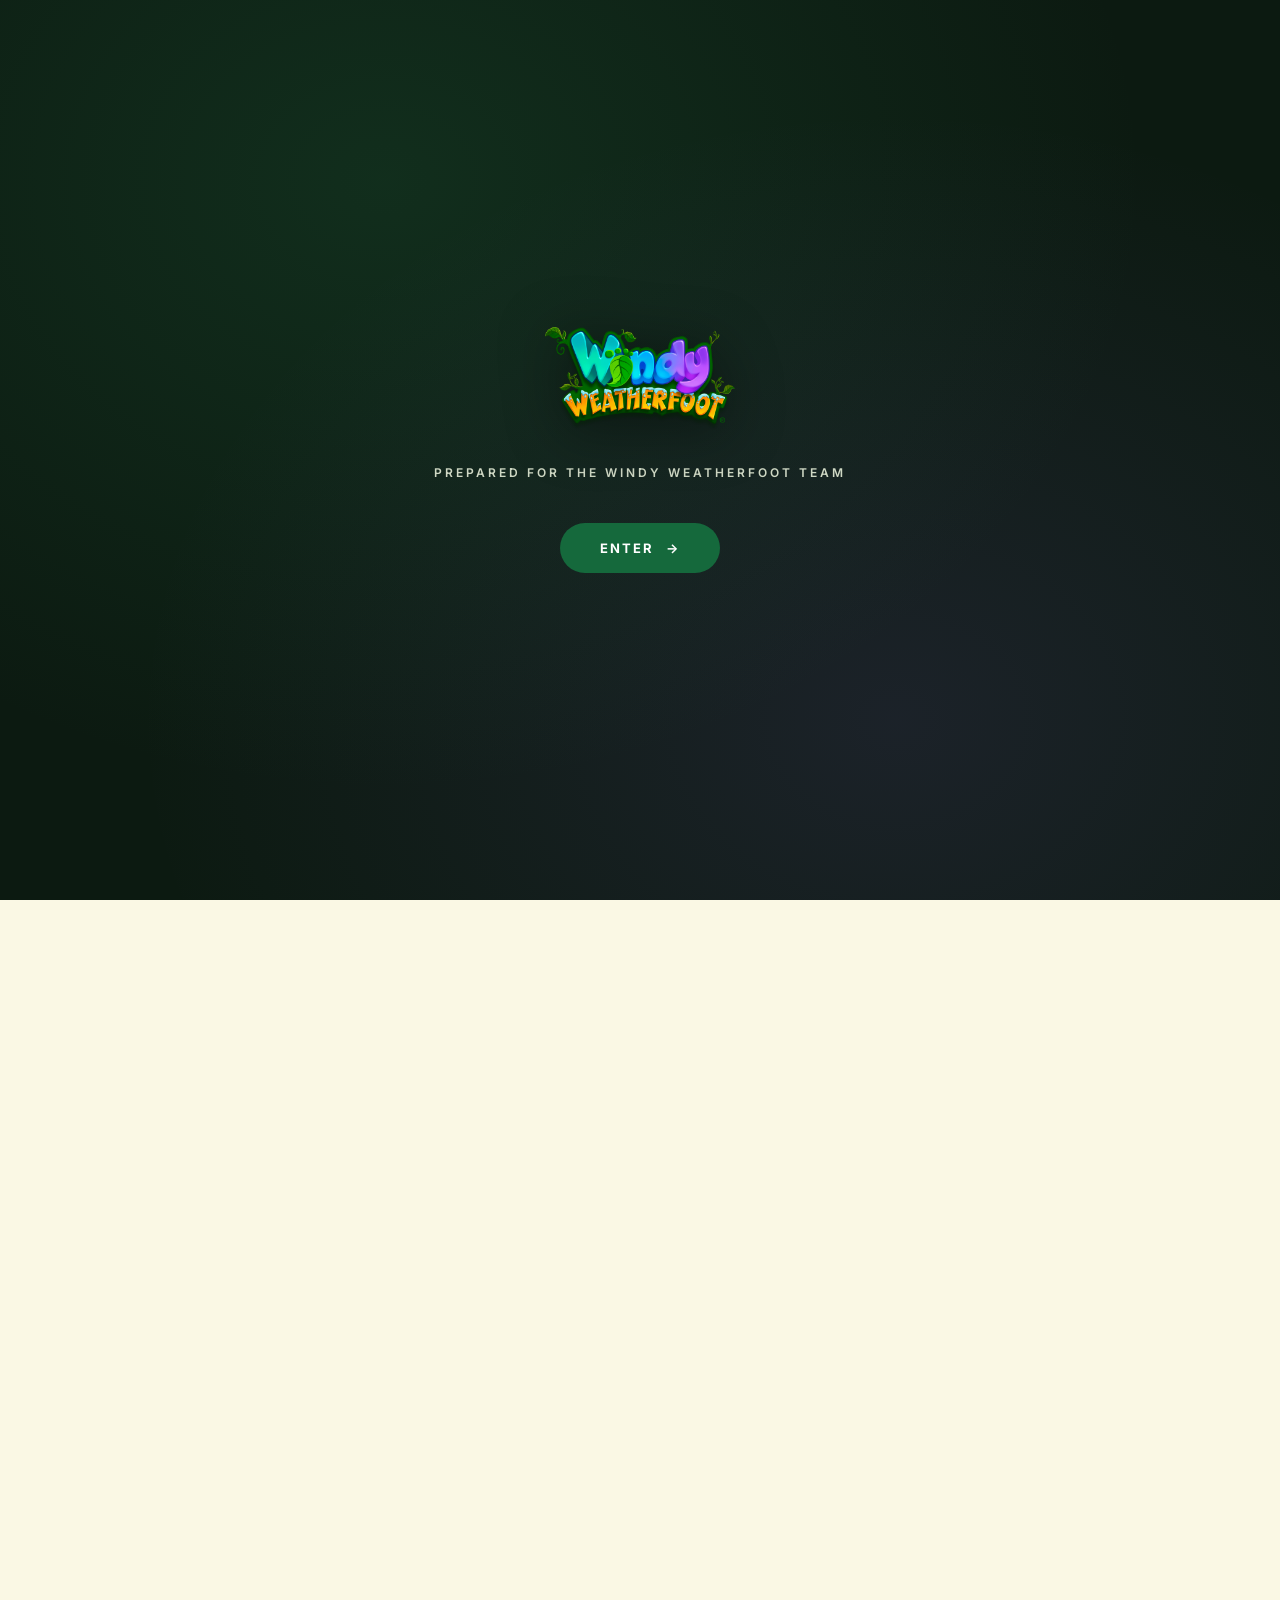
==== commit e290e4f5: "depersonalize from Ryan Black to WW team (v=76) Ryan Black replied on LinkedIn saying he's not heavi" ====
--- a/index.html
+++ b/index.html
@@ -8,18 +8,18 @@
   <meta property="og:type" content="website" />
   <meta property="og:url" content="https://jacogilliam-ai.github.io/windy-read/" />
   <meta property="og:title" content="Windy Weatherfoot, expanded" />
-  <meta property="og:description" content="A franchise-expansion roadmap. Prepared for Ryan Black." />
+  <meta property="og:description" content="A franchise-expansion roadmap. Prepared for the Windy Weatherfoot team." />
   <meta property="og:image" content="https://jacogilliam-ai.github.io/windy-read/images/hero-cottage-moon.jpg" />
   <meta property="og:image:width" content="2322" />
   <meta property="og:image:height" content="1320" />
   <meta name="twitter:card" content="summary_large_image" />
   <meta name="twitter:title" content="Windy Weatherfoot, expanded" />
-  <meta name="twitter:description" content="A franchise-expansion roadmap. Prepared for Ryan Black." />
+  <meta name="twitter:description" content="A franchise-expansion roadmap. Prepared for the Windy Weatherfoot team." />
   <meta name="twitter:image" content="https://jacogilliam-ai.github.io/windy-read/images/hero-cottage-moon.jpg" />
   <link rel="preconnect" href="https://fonts.googleapis.com" />
   <link rel="preconnect" href="https://fonts.gstatic.com" crossorigin />
   <link href="https://fonts.googleapis.com/css2?family=Fraunces:opsz,wght@9..144,400;9..144,500;9..144,600;9..144,700&family=Inter:wght@400;500;600;700&display=swap" rel="stylesheet" />
-  <link rel="stylesheet" href="styles.css?v=68" />
+  <link rel="stylesheet" href="styles.css?v=76" />
 </head>
 <body>
 
@@ -27,7 +27,7 @@
   <div id="gate" class="gate">
     <div class="gate-inner">
       <img src="images/logo.webp" alt="Windy Weatherfoot" class="gate-logo" />
-      <p class="gate-eyebrow">Prepared for Ryan Black</p>
+      <p class="gate-eyebrow">Prepared for the Windy Weatherfoot team</p>
       <button id="gate-enter" class="gate-enter" type="button">Enter<span class="gate-enter-arrow" aria-hidden="true">→</span></button>
     </div>
   </div>
@@ -50,7 +50,7 @@
       <div class="hero-bg" style="background-image: url('images/hero-cottage-moon.jpg');"></div>
       <div class="hero-overlay"></div>
       <div class="hero-inner">
-        <p class="hero-eyebrow">Prepared for Ryan Black</p>
+        <p class="hero-eyebrow">Prepared for the Windy Weatherfoot team</p>
         <h1 class="hero-title">Windy Weatherfoot,<br /><em>expanded.</em></h1>
         <p class="hero-sub">How the show becomes a franchise. How every piece feeds the next.</p>
         <div class="hero-cta">
@@ -70,7 +70,7 @@
           </div>
           <div class="tldr-row">
             <p class="tldr-label">The scope</p>
-            <p class="tldr-value">Three-month contract, invoiced monthly.</p>
+            <p class="tldr-value">Four-week project, $8,500 flat, half upfront.</p>
           </div>
           <div class="tldr-row">
             <p class="tldr-label">The ask</p>
@@ -86,7 +86,7 @@
         <p class="eyebrow eyebrow-light">The read</p>
         <h2 class="display-1 display-light">The reach is here. The revenue path isn't.</h2>
         <p class="body-lg body-light">58,800 YouTube subscribers. 5,000 on TikTok. Roblox launched. The audience showed up. Most of them watch and leave. There's no path from the view to the cart, no product that keeps a kid coming back, no engine that compounds what you've already built.</p>
-        <p class="body-lg body-light">Social is doing the marketing right now, and it's working. What the four weeks build is what happens after: a real email list, a site that converts, funnels that turn a first-time visitor into a subscriber, then a subscriber into a buyer. Cold audience becomes warm pipeline. Sales grow after the pipeline exists, not before.</p>
+        <p class="body-lg body-light">Social is bringing traffic in, and it's working. But the site isn't set up to keep any of it. Visitors leave with no way for you to reach them again. The signups you do get sit on a list nobody's emailing. The four weeks builds the structure the rest of it needs. Sales and engagement compound after that base is in place, not before.</p>
         <p class="body-lg body-light">What follows is that path. Four weeks to prove the funnel, years to build the franchise, laid out as if I started tomorrow.</p>
       </div>
     </section>
@@ -160,6 +160,138 @@
         <h2 class="display-1 display-light">The window is open.</h2>
         <p class="body-lg body-light">Kids' IP is going through a consolidation window. Bluey demonstrated the ceiling. Slumberkins and Little Passports proved the middle. The gap between them, character-driven and preservation-minded, is empty right now.</p>
         <p class="body-lg body-light">Windy Weatherfoot has the material for it. The next twelve months decide whether another IP fills the space first.</p>
+      </div>
+    </section>
+
+    <!-- FIRST 30 DAYS -->
+    <section id="plan" class="section section-forest">
+      <div class="container center-head">
+        <p class="eyebrow eyebrow-light">First 30 days</p>
+        <h2 class="display-1 display-light">Four weeks of focused site and email work.</h2>
+        <p class="body-lg body-light">Four weeks of work, one flat fee. I fix the biggest thing losing you revenue (no email flows running today), fix the biggest thing losing you search traffic (character routing, structured data, meta rewrites), and give you a measurable before-and-after. Everything gets built on a staged Shopify draft first. Nothing goes live until your team signs off.</p>
+        <p class="body-lg body-light" style="margin-top: 24px; font-size: 0.95em; color: rgba(250,248,228,0.85);"><strong style="color: var(--accent-gold);">$8,500 flat.</strong> $4,250 upfront to start work. $4,250 due within 15 days after delivery. At the end of the four weeks we look at what moved and talk about what comes next. You own everything I build. Full handoff, no lock-in. Tap any week below for the detail.</p>
+        <p class="body-lg body-light" style="margin-top: 20px; font-size: 0.95em; color: rgba(250,248,228,0.85); font-style: italic;">Right now the foundation is weak. The homepage signup forms collect emails but nothing gets sent back. The list you already have isn't hearing from you. Several pages are broken or empty. The four weeks fixes the foundation so there's something real to build on. Real compounding growth happens over the following months and years. Not in four weeks. But not without them either.</p>
+      </div>
+
+      <div class="plan-grid">
+        <article class="plan-month">
+          <p class="plan-label">Week 1</p>
+          <p class="plan-title">Get email working.</p>
+          <div class="plan-details">
+            <details class="plan-detail">
+              <summary>Klaviyo installed, connected to Shopify, sending domain authenticated</summary>
+              <p class="plan-detail-body">Klaviyo is what kids brands at your scale actually use for email. Right now your signups land in the default Shopify contact list, which is a contact list, not a marketing tool. DNS authentication lets you send from hello@windyweatherfoot.com instead of a generic Klaviyo sender. Parents trust the branded sender more, and Gmail treats it like a real business, not a bulk marketer.</p>
+            </details>
+            <details class="plan-detail">
+              <summary>Baseline metrics captured before anything ships</summary>
+              <p class="plan-detail-body">I snapshot site conversion, list size, blog-to-cart, and product page views. That's the "before" picture. Week 4 compares it to the "after" so we can prove the work moved the numbers.</p>
+            </details>
+            <details class="plan-detail">
+              <summary>Meta Pixel and Purchase conversion event installed</summary>
+              <p class="plan-detail-body">Facebook and Instagram tracking installed on the site with a proper Purchase event firing on every checkout. Costs nothing to add now. Unlocks Meta ads whenever you want to turn them on, with real conversion data already flowing in from day one. Same setup for Google Ads if you want it.</p>
+            </details>
+            <details class="plan-detail">
+              <summary>Homepage Pledge CTA rebuilt behind email capture</summary>
+              <p class="plan-detail-body">Right now the button sends people to your all-products page. Nobody who clicks gets the PDF, nobody gets on your list. I rebuild it so the button opens a form, parent enters name + email, gets the PDF delivered, and joins the welcome sequence. Same button, but now it grows your list instead of leaking traffic.</p>
+            </details>
+            <details class="plan-detail">
+              <summary>Six activity PDFs gated behind Klaviyo forms</summary>
+              <p class="plan-detail-body">You have six free downloadable PDFs (Pledge, Pack Song, Bonjour, So Epic, Butterfly Maze, Word Search). Same file. But if we gate them behind an email form, every download becomes an email signup. Your list starts building the day this ships.</p>
+            </details>
+            <details class="plan-detail">
+              <summary>Welcome flow drafted end-to-end, tested, staged for brand review</summary>
+              <p class="plan-detail-body">Five emails: character intros, Pledge delivery, first activity kit, first-order incentive, next-invite. Written in the show's voice. Wired in Klaviyo. Tested with sample subscribers. Staged for your brand team to review and approve before any real signup receives them.</p>
+            </details>
+          </div>
+        </article>
+        <article class="plan-month">
+          <p class="plan-label">Week 2</p>
+          <p class="plan-title">Fix what's shipped broken.</p>
+          <div class="plan-details">
+            <details class="plan-detail">
+              <summary>Character shop buttons wired to real collections</summary>
+              <p class="plan-detail-body">Your seven "Shop [Name]'s Items" buttons all reload the same carousel page. The character collections exist at their own URLs already (/collections/windy, /collections/chip, /collections/walker, etc.). They just aren't wired up. Half-day fix, biggest quick win on the site.</p>
+            </details>
+            <details class="plan-detail">
+              <summary>Seven per-character content pages built with FictionalCharacter schema</summary>
+              <p class="plan-detail-body">Right now your seven characters share one carousel URL. When someone Googles "Windy Weatherfoot character" or asks ChatGPT "who is Windy Weatherfoot," neither has anything to show. I build a real page for each character (bio, personality, favorite episode, related products) with structured data underneath so Google and AI answer engines can finally point to them. Your biggest single search opportunity.</p>
+            </details>
+            <details class="plan-detail">
+              <summary>Shipped-broken items fixed sitewide</summary>
+              <p class="plan-detail-body">Terms of Service ships with visible [NOTE TO MERCHANT] placeholder. COPPA page misspelled and content-empty. Accessibility page shows placeholder phone +1 555.555.5555. Two conflicting corporate addresses. Two conflicting phone numbers. All fixed and consolidated in Week 2. These are the small things that cost trust with parents at scale.</p>
+            </details>
+            <details class="plan-detail">
+              <summary>Product JSON-LD on all seven product pages</summary>
+              <p class="plan-detail-body">Structured data is hidden code that tells Google exactly what each page is. Without it, Google is guessing. With it, your products become eligible for Google Shopping surfacing, price + review snippets in search, and AI answer citations. Invisible work that pays back in search traffic for months.</p>
+            </details>
+            <details class="plan-detail">
+              <summary>All work staged on Shopify draft theme until brand approves</summary>
+              <p class="plan-detail-body">Your current live site keeps running exactly as it is while I work. Nothing customers see changes until your brand team publishes each batch. Think of it as building a house next door to the one you're living in.</p>
+            </details>
+          </div>
+        </article>
+        <article class="plan-month">
+          <p class="plan-label">Week 3</p>
+          <p class="plan-title">Rewrite the SEO.</p>
+          <div class="plan-details">
+            <details class="plan-detail">
+              <summary>Meta titles and descriptions rewritten across the site</summary>
+              <p class="plan-detail-body">The title and description Google shows in search results are what people see and click on. Most of your pages have generic or missing metadata. I rewrite them to be specific, keyword-relevant, and click-worthy. Roughly 30 pages get touched.</p>
+            </details>
+            <details class="plan-detail">
+              <summary>Article schema on all blog posts, VideoObject schema on Watch page</summary>
+              <p class="plan-detail-body">Blog posts get BlogPosting schema so they qualify for Google's rich-snippet display. The Watch page gets VideoObject schema for each embedded episode, so Google understands the show has 4+ episodes and can index them individually instead of showing "Loading..." to crawlers.</p>
+            </details>
+            <details class="plan-detail">
+              <summary>JSON-LD extended to category and collection pages</summary>
+              <p class="plan-detail-body">Every collection page gets CollectionPage schema so Google understands what each URL groups. Category pages become searchable as their own entity, not just as parents of products.</p>
+            </details>
+            <details class="plan-detail">
+              <summary>301 redirects mapped for any URLs that changed in Week 2</summary>
+              <p class="plan-detail-body">When we build new character pages or restructure content in Week 2, some URLs shift. Without redirects, Google forgets the old URLs and rankings drop. With them, Google follows the trail and all your existing SEO carries forward to the new pages.</p>
+            </details>
+            <details class="plan-detail">
+              <summary>Sitemap resubmitted to Google Search Console</summary>
+              <p class="plan-detail-body">Once everything is live, Google needs to be told. I push a fresh sitemap through Search Console so all the new pages, schema, and metadata start getting indexed within days instead of weeks.</p>
+            </details>
+          </div>
+        </article>
+        <article class="plan-month">
+          <p class="plan-label">Week 4</p>
+          <p class="plan-title">Measure and hand off.</p>
+          <div class="plan-details">
+            <details class="plan-detail">
+              <summary>Site conversion and email flow performance measured</summary>
+              <p class="plan-detail-body">Compare before and after on what moves fast: welcome flow open rates and click rates, homepage conversion, list growth, download-to-signup conversion on gated PDFs. SEO impact takes months to compound; what we measure at Week 4 is direction, not final numbers. One-page report, not a slide deck.</p>
+            </details>
+            <details class="plan-detail">
+              <summary>One post-purchase thank-you email designed and shipped</summary>
+              <p class="plan-detail-body">The moment someone buys, they get a warm thank-you email from you, not a generic Shopify receipt. Sets the tone for the relationship, builds early trust, and sets up review requests down the road. Small email, big loyalty lift.</p>
+            </details>
+            <details class="plan-detail">
+              <summary>One abandoned cart email designed, written, tested</summary>
+              <p class="plan-detail-body">The single highest-return email in DTC. When someone adds to cart but doesn't check out, they get a warm nudge an hour later. Industry benchmark is 5 to 10 percent recovery of otherwise-lost revenue. One email, written in your voice, wired in Klaviyo, tested.</p>
+            </details>
+            <details class="plan-detail">
+              <summary>Written handoff docs for your team</summary>
+              <p class="plan-detail-body">At the end of the four weeks, your team should be able to keep everything running without me. Plain-English guides for the Shopify theme, the Klaviyo flows, and the blog publishing setup so whoever picks it up on your end can maintain what got built.</p>
+            </details>
+            <details class="plan-detail">
+              <summary>Conversation about what comes next</summary>
+              <p class="plan-detail-body">What worked, what didn't, what to build next. Options include: character page rebuilds with show clips, post-purchase account rebranding, twice-a-week blog posting with an illustrator, seasonal email flows, a reviews platform, or ongoing monthly work covering site upkeep, email, blog, and marketing support. All optional. All priced separately. You pick what happens next, or nothing happens next and you keep the fixes.</p>
+            </details>
+          </div>
+        </article>
+      </div>
+
+      <div class="container center-head" style="margin-top: 100px;">
+        <p class="eyebrow eyebrow-light">The first flow, in draft</p>
+        <h3 class="display-1 display-light" style="font-size: clamp(28px, 4vw, 44px);">Email 1: Welcome home.</h3>
+        <p class="body-lg body-light" style="max-width: 62ch; margin: 24px auto 0;">A rough draft of the first welcome email using your existing brand assets. Real design would go through your brand team. Shows the pattern: a warm welcome from Windy, delivery of the Pledge, and a tease for Email 2.</p>
+      </div>
+
+      <div class="email-preview">
+        <img src="images/Welcome-Email-1.jpg" alt="Welcome email mockup: dark forest hero with 'Welcome home', script banner in cream, first-person letter from Windy, Pledge PDF card with download CTA, preview strip, footer" loading="lazy" width="800" height="3888" />
       </div>
     </section>
 
@@ -403,133 +535,12 @@
       </div>
     </section>
 
-    <!-- FIRST 30 DAYS -->
-    <section id="plan" class="section section-forest">
-      <div class="container center-head">
-        <p class="eyebrow eyebrow-light">First 30 days</p>
-        <h2 class="display-1 display-light">Four weeks of focused site and email work.</h2>
-        <p class="lead body-light">Bluey's site works because BBC drops finished animation straight onto every page. Claynosaurz does the same from their 3D pipeline. The advantage is owning the animation, and both companies already do. You already own yours: episodes, character stills, the shots where Windy talks to the camera. Your Shopify isn't pulling from any of it yet.</p>
-        <p class="body-lg body-light">Four weeks of work, one flat fee. I fix the biggest thing losing you revenue (no email flows firing today), fix the biggest thing losing you search traffic (character routing, structured data, meta rewrites), and give you a measurable before-and-after. Everything gets built on a staged Shopify draft first. Nothing goes live until your team signs off.</p>
-        <p class="body-lg body-light" style="margin-top: 24px; font-size: 0.95em; color: rgba(250,248,228,0.85);"><strong style="color: var(--accent-gold);">$8,500 flat.</strong> $4,250 to start, $4,250 on delivery. Both invoices net 15. If the numbers moved, we talk about what comes next. If they didn't, you keep everything I built plus the written handoff docs, and we're done. Tap any week below for the detail.</p>
-      </div>
-
-      <div class="plan-grid">
-        <article class="plan-month">
-          <p class="plan-label">Week 1</p>
-          <p class="plan-title">Get email working.</p>
-          <div class="plan-details">
-            <details class="plan-detail">
-              <summary>Klaviyo installed, connected to Shopify, sending domain authenticated</summary>
-              <p class="plan-detail-body">Klaviyo is what kids brands at your scale actually use for email. Right now your signups land in the default Shopify contact list, which is a contact list, not a marketing tool. DNS authentication lets you send from hello@windyweatherfoot.com instead of a generic Klaviyo sender. Parents trust the branded sender more, and Gmail treats it like a real business, not a bulk marketer.</p>
-            </details>
-            <details class="plan-detail">
-              <summary>Baseline metrics captured before anything ships</summary>
-              <p class="plan-detail-body">I snapshot site conversion, list size, blog-to-cart, and product page views. That's the "before" picture. Week 4 compares it to the "after" so we can prove the work moved the numbers.</p>
-            </details>
-            <details class="plan-detail">
-              <summary>Homepage Pledge CTA rebuilt behind email capture</summary>
-              <p class="plan-detail-body">Right now the button sends people to your all-products page. Nobody who clicks gets the PDF, nobody gets on your list. I rebuild it so the button opens a form, parent enters name + email, gets the PDF delivered, and joins the welcome sequence. Same button, but now it grows your list instead of leaking traffic.</p>
-            </details>
-            <details class="plan-detail">
-              <summary>Six activity PDFs gated behind Klaviyo forms</summary>
-              <p class="plan-detail-body">You have six free downloadable PDFs (Pledge, Pack Song, Bonjour, So Epic, Butterfly Maze, Word Search). Same file. But if we gate them behind an email form, every download becomes an email signup. Your list starts building the day this ships.</p>
-            </details>
-            <details class="plan-detail">
-              <summary>Welcome flow drafted end-to-end, tested, staged for brand review</summary>
-              <p class="plan-detail-body">Five emails: character intros, Pledge delivery, first activity kit, first-order incentive, next-invite. Written in the show's voice. Wired in Klaviyo. Tested with sample subscribers. Staged for your brand team to review and approve before any real signup receives them.</p>
-            </details>
-          </div>
-        </article>
-        <article class="plan-month">
-          <p class="plan-label">Week 2</p>
-          <p class="plan-title">Fix what's shipped broken.</p>
-          <div class="plan-details">
-            <details class="plan-detail">
-              <summary>Character shop buttons wired to real collections</summary>
-              <p class="plan-detail-body">Your seven "Shop [Name]'s Items" buttons all reload the same carousel page. The character collections exist at their own URLs already (/collections/windy, /collections/chip, /collections/walker, etc.). They just aren't wired up. Half-day fix, biggest quick win on the site.</p>
-            </details>
-            <details class="plan-detail">
-              <summary>Seven per-character content pages built with FictionalCharacter schema</summary>
-              <p class="plan-detail-body">Right now your seven characters share one carousel URL. When someone Googles "Windy Weatherfoot character" or asks ChatGPT "who is Windy Weatherfoot," neither has anything to show. I build a real page for each character (bio, personality, favorite episode, related products) with structured data underneath so Google and AI answer engines can finally point to them. Your biggest single search opportunity.</p>
-            </details>
-            <details class="plan-detail">
-              <summary>Shipped-broken items fixed sitewide</summary>
-              <p class="plan-detail-body">Terms of Service ships with visible [NOTE TO MERCHANT] placeholder. COPPA page misspelled and content-empty. Accessibility page shows placeholder phone +1 555.555.5555. Two conflicting corporate addresses. Two conflicting phone numbers. All fixed and consolidated in Week 2. These are the small things that cost trust with parents at scale.</p>
-            </details>
-            <details class="plan-detail">
-              <summary>Product JSON-LD on all seven product pages</summary>
-              <p class="plan-detail-body">Structured data is hidden code that tells Google exactly what each page is. Without it, Google is guessing. With it, your products become eligible for Google Shopping surfacing, price + review snippets in search, and AI answer citations. Invisible work that pays back in search traffic for months.</p>
-            </details>
-            <details class="plan-detail">
-              <summary>All work staged on Shopify draft theme until brand approves</summary>
-              <p class="plan-detail-body">Your current live site keeps running exactly as it is while I work. Nothing customers see changes until your brand team publishes each batch. Think of it as building a house next door to the one you're living in.</p>
-            </details>
-          </div>
-        </article>
-        <article class="plan-month">
-          <p class="plan-label">Week 3</p>
-          <p class="plan-title">Rewrite the SEO.</p>
-          <div class="plan-details">
-            <details class="plan-detail">
-              <summary>Meta titles and descriptions rewritten across the site</summary>
-              <p class="plan-detail-body">The title and description Google shows in search results are what people see and click on. Most of your pages have generic or missing metadata. I rewrite them to be specific, keyword-relevant, and click-worthy. Roughly 30 pages get touched.</p>
-            </details>
-            <details class="plan-detail">
-              <summary>Article schema on all blog posts, VideoObject schema on Watch page</summary>
-              <p class="plan-detail-body">Blog posts get BlogPosting schema so they qualify for Google's rich-snippet display. The Watch page gets VideoObject schema for each embedded episode, so Google understands the show has 4+ episodes and can index them individually instead of showing "Loading..." to crawlers.</p>
-            </details>
-            <details class="plan-detail">
-              <summary>JSON-LD extended to category and collection pages</summary>
-              <p class="plan-detail-body">Every collection page gets CollectionPage schema so Google understands what each URL groups. Category pages become searchable as their own entity, not just as parents of products.</p>
-            </details>
-            <details class="plan-detail">
-              <summary>301 redirects mapped for any URLs that changed in Week 2</summary>
-              <p class="plan-detail-body">When we build new character pages or restructure content in Week 2, some URLs shift. Without redirects, Google forgets the old URLs and rankings drop. With them, Google follows the trail and all your existing SEO carries forward to the new pages.</p>
-            </details>
-            <details class="plan-detail">
-              <summary>Sitemap resubmitted to Google Search Console</summary>
-              <p class="plan-detail-body">Once everything is live, Google needs to be told. I push a fresh sitemap through Search Console so all the new pages, schema, and metadata start getting indexed within days instead of weeks.</p>
-            </details>
-          </div>
-        </article>
-        <article class="plan-month">
-          <p class="plan-label">Week 4</p>
-          <p class="plan-title">Measure and hand off.</p>
-          <div class="plan-details">
-            <details class="plan-detail">
-              <summary>Site conversion delta measured against Week 1 baseline</summary>
-              <p class="plan-detail-body">The "before" and "after" get compared. How much has your conversion rate moved? Which pages improved? Which need more work? Delivered as a one-page report, not a slide deck.</p>
-            </details>
-            <details class="plan-detail">
-              <summary>Email list growth and welcome flow performance measured</summary>
-              <p class="plan-detail-body">How big is the list now versus Week 1? What's the download-to-signup conversion on gated PDFs? Welcome flow open rates, click rates, first-order conversion. Which entry points bring the highest-intent subscribers?</p>
-            </details>
-            <details class="plan-detail">
-              <summary>Written handoff docs for your team</summary>
-              <p class="plan-detail-body">At the end of the four weeks, your team should be able to keep everything running without me. Plain-English guides for the Shopify theme, the Klaviyo flows, and the blog publishing setup so whoever picks it up on your end can maintain what got built.</p>
-            </details>
-            <details class="plan-detail">
-              <summary>Conversation about what comes next</summary>
-              <p class="plan-detail-body">What worked, what didn't, what to build next. Options include: character page rebuilds with show clips, post-purchase account rebranding, twice-a-week blog posting with an illustrator, seasonal email flows, a reviews platform. All optional. All priced separately. You pick what happens next, or nothing happens next and you keep the fixes.</p>
-            </details>
-          </div>
-        </article>
-      </div>
-
-      <div class="container center-head" style="margin-top: 100px;">
-        <p class="eyebrow eyebrow-light">The first flow, in draft</p>
-        <h3 class="display-1 display-light" style="font-size: clamp(28px, 4vw, 44px);">Email 1: Welcome home.</h3>
-        <p class="body-lg body-light" style="max-width: 62ch; margin: 24px auto 0;">A rough draft of the first welcome email using your existing brand assets. Real design would go through your brand team. Shows the pattern: a warm welcome from Windy, delivery of the Pledge, and a tease for Email 2.</p>
-      </div>
-
-      <div class="email-preview">
-        <img src="images/Welcome-Email-1.jpg" alt="Welcome email mockup: dark forest hero with 'Welcome home', script banner in cream, first-person letter from Windy, Pledge PDF card with download CTA, preview strip, footer" loading="lazy" width="800" height="3888" />
-      </div>
-
+    <!-- BEYOND THE FOUR WEEKS -->
+    <section id="beyond" class="section section-forest">
       <div class="container center-head" style="margin-top: 100px;">
         <p class="eyebrow eyebrow-light">Beyond the four weeks</p>
         <h3 class="display-1 display-light" style="font-size: clamp(28px, 4vw, 44px);">Some other ideas I've been thinking about.</h3>
-        <p class="body-lg body-light" style="max-width: 62ch; margin: 24px auto 0; font-style: italic; color: rgba(250,248,228,0.75);">Not a promise, not a scoped plan. Just where my head's been on what could come after the first four weeks earn it.</p>
+        <p class="body-lg body-light" style="max-width: 62ch; margin: 24px auto 0; font-style: italic; color: rgba(250,248,228,0.75);">Not a promise, not a scoped plan. Just where my head's been on what comes next.</p>
       </div>
 
       <div class="plan-grid">
@@ -572,7 +583,7 @@
       </div>
 
       <div class="container container-narrow center-head">
-        <p class="body-lg body-light" style="margin-top: 56px;">The four weeks show whether the funnel side even works. Everything past that hangs on that answer. If it lands, the show becomes the anchor for a franchise that runs on all four revenue types at once. If it doesn't, we go our separate ways with no hard feelings.</p>
+        <p class="body-lg body-light" style="margin-top: 56px;">The four weeks builds the base everything runs on. From there, the show anchors a franchise that compounds across all four revenue types at once. That's how the show becomes the franchise.</p>
       </div>
     </section>
 
@@ -592,6 +603,7 @@
             <li>Weekly 30-minute standing call.</li>
             <li>Brand review: 48 hours on short content, 3 to 5 days on longer pieces.</li>
             <li>Shared Slack channel for quick questions.</li>
+            <li>Weekly written progress update. Loom demos when we ship something big.</li>
             <li>I move on code and technical choices. You approve brand voice, copy, and design.</li>
             <li>Full handoff documentation at the end. No lock-in.</li>
           </ul>
@@ -625,29 +637,29 @@
     <section id="ask" class="section section-cream section-final">
       <div class="container container-narrow">
         <p class="eyebrow">The ask</p>
-        <h2 class="display-1">Let's actually talk this time.</h2>
-        <p class="body-lg">Ryan, we were on that call last year with Ron Thorne and I never brought up Windy. I had ideas, but I didn't have the full scope of what I wanted to bring to life yet.</p>
-        <p class="body-lg">Jen Thorne first told me about Windy Weatherfoot, and I've thought it was a cool project since. In the meantime I built <a href="https://aurean.shop" target="_blank" rel="noopener">Aurean</a>, a sterling silver brand I launched this quarter at aurean.shop. Ran it solo: manufacturing, fulfillment, marketing, site, support. It's early. The value isn't the scale, it's that I built every piece and I know exactly what runs and where it breaks.</p>
+        <h2 class="display-1">Let's talk when you're ready.</h2>
+        <p class="body-lg">I've been paying attention to Windy Weatherfoot for a while now. Between the show, the retail expansion, and the way the characters carry the brand, the foundation is real. Most kids' brands never get there.</p>
+        <p class="body-lg">In the meantime I built <a href="https://aurean.shop" target="_blank" rel="noopener">Aurean</a>, a sterling silver brand I launched this quarter at aurean.shop. Ran it solo: manufacturing, fulfillment, marketing, site, support. It's early. The value isn't the scale, it's that I built every piece and I know exactly what runs and where it breaks.</p>
 
         <figure class="ask-proof">
           <img src="images/aurean-rings.jpg" alt="Aurean rings, a sterling silver brand built by Jacob Gilliam" loading="lazy" width="800" height="1200" />
           <figcaption>Aurean. Built solo, live this quarter.</figcaption>
         </figure>
 
-        <p class="body-lg">That's the scope I was missing. So this time I sent you what I'd actually do.</p>
-        <p class="body-lg">The way I'd want to start is small. Four weeks of contract work on the site fixes and email flows first. Real numbers you can measure. If it lands, we talk about what's next. If it doesn't, you keep the fixes and we go our separate ways. If any of this sounds right, I'd take fifteen minutes to walk through it.</p>
+        <p class="body-lg">That's the operator I'd bring to Windy Weatherfoot.</p>
+        <p class="body-lg">The way I'd want to start is small. Four weeks of contract work on the site fixes and email flows first. Real numbers you can measure. From there we talk about what's next. If any of this sounds right, I'd take fifteen minutes to walk through it.</p>
 
         <div class="ask-offer">
           <p class="ask-offer-eyebrow">The offer</p>
           <p class="ask-offer-price">$8,500 flat, four weeks.</p>
           <ul class="ask-offer-list">
-            <li>$4,250 to start, $4,250 on delivery. Both invoices net 15.</li>
+            <li>$4,250 upfront to start work. $4,250 due within 15 days after delivery.</li>
             <li>Full handoff documentation at the end. No lock-in.</li>
           </ul>
         </div>
 
         <div class="ask-close">
-          <p class="ask-close-line">Text or call me back whenever. I'll make the time.</p>
+          <p class="ask-close-line">Text or call whenever. I'll make the time.</p>
           <p class="ask-contact">
             <a href="mailto:jacogilliam@gmail.com">jacogilliam@gmail.com</a>
             <span class="ask-contact-sep" aria-hidden="true">·</span>
@@ -659,13 +671,13 @@
 
     <!-- FOOTER -->
     <footer class="footer">
-      <p>Prepared privately for Ryan Black.</p>
+      <p>Prepared privately for the Windy Weatherfoot team.</p>
       <p>Windy Weatherfoot, expanded. By Jacob Gilliam. July 2026.</p>
       <p class="footer-fine">All show imagery is © Windy Weatherfoot, used here for private discussion only.</p>
     </footer>
 
   </main>
 
-  <script src="main.js?v=68"></script>
+  <script src="main.js?v=76"></script>
 </body>
 </html>
